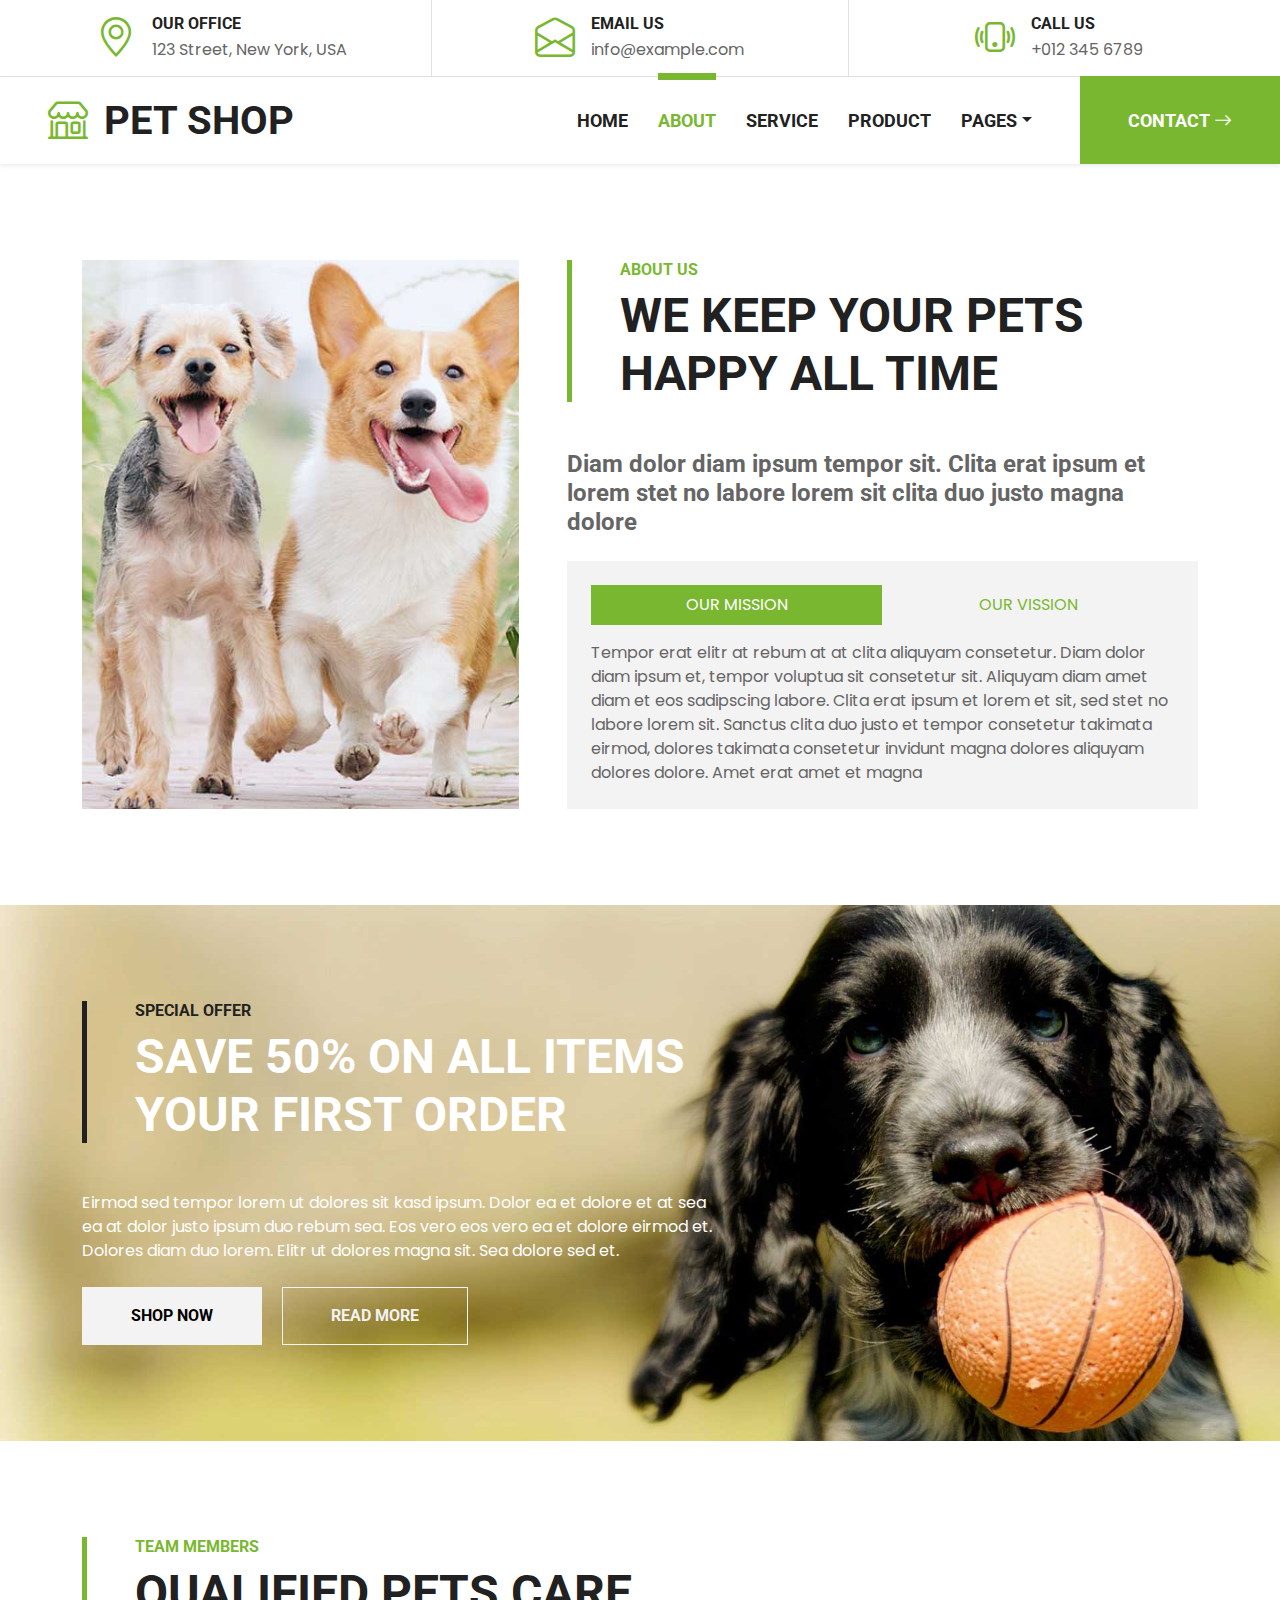
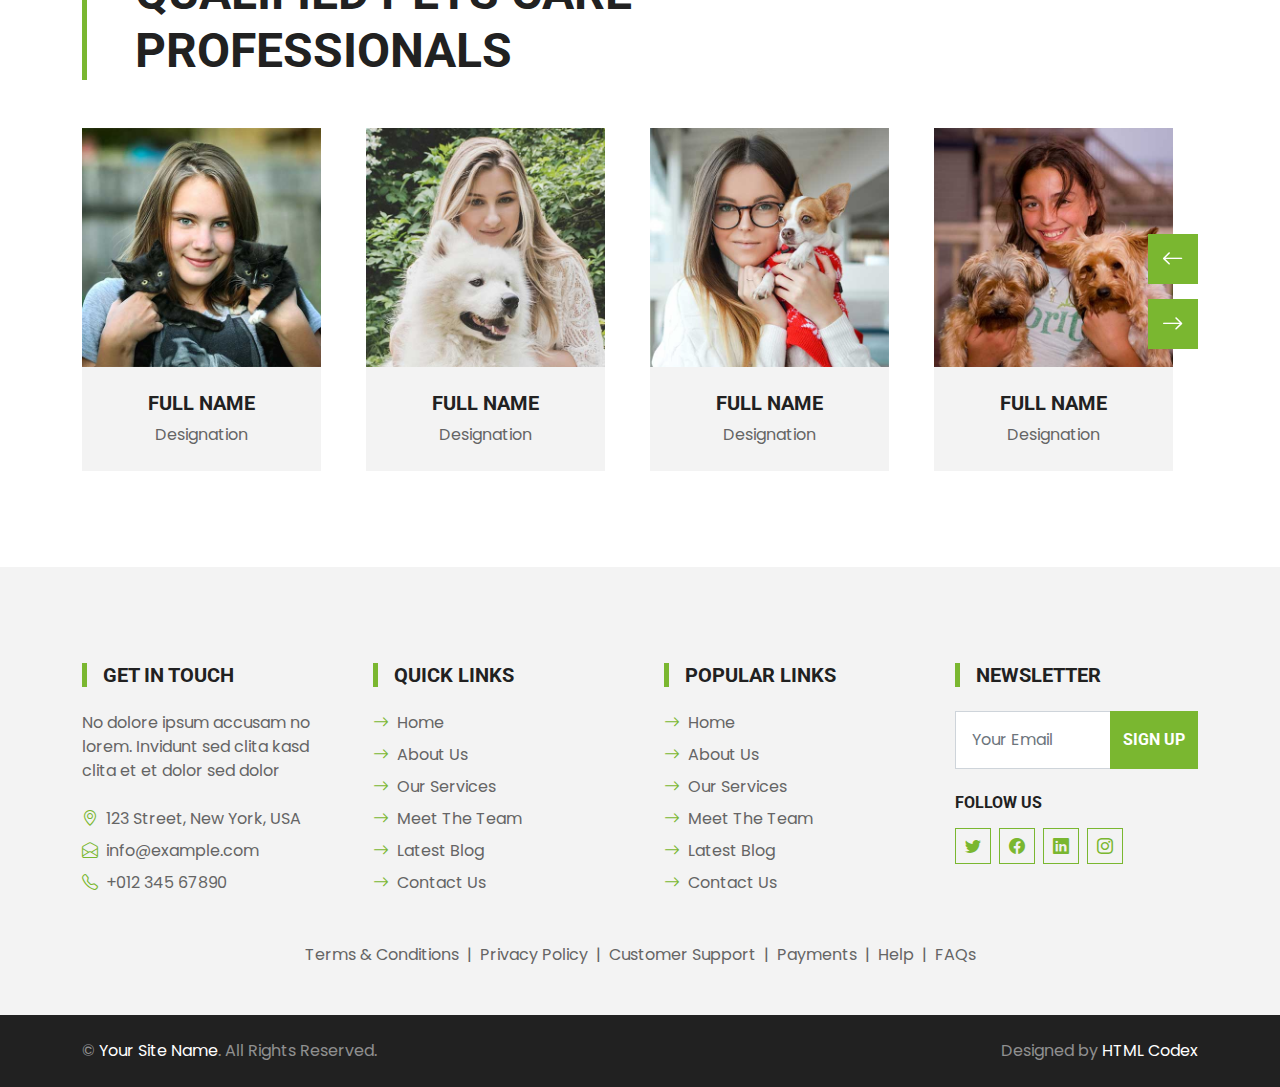
==== about.html @ e46696b2 ":tada: starting ecommerce template" ====
<!DOCTYPE html>
<html lang="en">

<head>
    <meta charset="utf-8">
    <title>PET SHOP - Pet Shop Website Template</title>
    <meta content="width=device-width, initial-scale=1.0" name="viewport">
    <meta content="Free HTML Templates" name="keywords">
    <meta content="Free HTML Templates" name="description">

    <!-- Favicon -->
    <link href="img/favicon.ico" rel="icon">

    <!-- Google Web Fonts -->
    <link rel="preconnect" href="https://fonts.gstatic.com">
    <link href="https://fonts.googleapis.com/css2?family=Poppins&family=Roboto:wght@700&display=swap" rel="stylesheet">  

    <!-- Icon Font Stylesheet -->
    <link href="https://cdn.jsdelivr.net/npm/bootstrap-icons@1.4.1/font/bootstrap-icons.css" rel="stylesheet">
    <link href="lib/flaticon/font/flaticon.css" rel="stylesheet">

    <!-- Libraries Stylesheet -->
    <link href="lib/owlcarousel/assets/owl.carousel.min.css" rel="stylesheet">

    <!-- Customized Bootstrap Stylesheet -->
    <link href="css/bootstrap.min.css" rel="stylesheet">

    <!-- Template Stylesheet -->
    <link href="css/style.css" rel="stylesheet">
</head>

<body>
    <!-- Topbar Start -->
    <div class="container-fluid border-bottom d-none d-lg-block">
        <div class="row gx-0">
            <div class="col-lg-4 text-center py-2">
                <div class="d-inline-flex align-items-center">
                    <i class="bi bi-geo-alt fs-1 text-primary me-3"></i>
                    <div class="text-start">
                        <h6 class="text-uppercase mb-1">Our Office</h6>
                        <span>123 Street, New York, USA</span>
                    </div>
                </div>
            </div>
            <div class="col-lg-4 text-center border-start border-end py-2">
                <div class="d-inline-flex align-items-center">
                    <i class="bi bi-envelope-open fs-1 text-primary me-3"></i>
                    <div class="text-start">
                        <h6 class="text-uppercase mb-1">Email Us</h6>
                        <span>info@example.com</span>
                    </div>
                </div>
            </div>
            <div class="col-lg-4 text-center py-2">
                <div class="d-inline-flex align-items-center">
                    <i class="bi bi-phone-vibrate fs-1 text-primary me-3"></i>
                    <div class="text-start">
                        <h6 class="text-uppercase mb-1">Call Us</h6>
                        <span>+012 345 6789</span>
                    </div>
                </div>
            </div>
        </div>
    </div>
    <!-- Topbar End -->


    <!-- Navbar Start -->
    <nav class="navbar navbar-expand-lg bg-white navbar-light shadow-sm py-3 py-lg-0 px-3 px-lg-0 mb-5">
        <a href="index.html" class="navbar-brand ms-lg-5">
            <h1 class="m-0 text-uppercase text-dark"><i class="bi bi-shop fs-1 text-primary me-3"></i>Pet Shop</h1>
        </a>
        <button class="navbar-toggler" type="button" data-bs-toggle="collapse" data-bs-target="#navbarCollapse">
            <span class="navbar-toggler-icon"></span>
        </button>
        <div class="collapse navbar-collapse" id="navbarCollapse">
            <div class="navbar-nav ms-auto py-0">
                <a href="index.html" class="nav-item nav-link">Home</a>
                <a href="about.html" class="nav-item nav-link active">About</a>
                <a href="service.html" class="nav-item nav-link">Service</a>
                <a href="product.html" class="nav-item nav-link">Product</a>
                <div class="nav-item dropdown">
                    <a href="#" class="nav-link dropdown-toggle" data-bs-toggle="dropdown">Pages</a>
                    <div class="dropdown-menu m-0">
                        <a href="price.html" class="dropdown-item">Pricing Plan</a>
                        <a href="team.html" class="dropdown-item">The Team</a>
                        <a href="testimonial.html" class="dropdown-item">Testimonial</a>
                        <a href="blog.html" class="dropdown-item">Blog Grid</a>
                        <a href="detail.html" class="dropdown-item">Blog Detail</a>
                    </div>
                </div>
                <a href="contact.html" class="nav-item nav-link nav-contact bg-primary text-white px-5 ms-lg-5">Contact <i class="bi bi-arrow-right"></i></a>
            </div>
        </div>
    </nav>
    <!-- Navbar End -->


    <!-- About Start -->
    <div class="container-fluid py-5">
        <div class="container">
            <div class="row gx-5">
                <div class="col-lg-5 mb-5 mb-lg-0" style="min-height: 500px;">
                    <div class="position-relative h-100">
                        <img class="position-absolute w-100 h-100 rounded" src="img/about.jpg" style="object-fit: cover;">
                    </div>
                </div>
                <div class="col-lg-7">
                    <div class="border-start border-5 border-primary ps-5 mb-5">
                        <h6 class="text-primary text-uppercase">About Us</h6>
                        <h1 class="display-5 text-uppercase mb-0">We Keep Your Pets Happy All Time</h1>
                    </div>
                    <h4 class="text-body mb-4">Diam dolor diam ipsum tempor sit. Clita erat ipsum et lorem stet no labore lorem sit clita duo justo magna dolore</h4>
                    <div class="bg-light p-4">
                        <ul class="nav nav-pills justify-content-between mb-3" id="pills-tab" role="tablist">
                            <li class="nav-item w-50" role="presentation">
                                <button class="nav-link text-uppercase w-100 active" id="pills-1-tab" data-bs-toggle="pill"
                                    data-bs-target="#pills-1" type="button" role="tab" aria-controls="pills-1"
                                    aria-selected="true">Our Mission</button>
                            </li>
                            <li class="nav-item w-50" role="presentation">
                                <button class="nav-link text-uppercase w-100" id="pills-2-tab" data-bs-toggle="pill"
                                    data-bs-target="#pills-2" type="button" role="tab" aria-controls="pills-2"
                                    aria-selected="false">Our Vission</button>
                            </li>
                        </ul>
                        <div class="tab-content" id="pills-tabContent">
                            <div class="tab-pane fade show active" id="pills-1" role="tabpanel" aria-labelledby="pills-1-tab">
                                <p class="mb-0">Tempor erat elitr at rebum at at clita aliquyam consetetur. Diam dolor diam ipsum et, tempor voluptua sit consetetur sit. Aliquyam diam amet diam et eos sadipscing labore. Clita erat ipsum et lorem et sit, sed stet no labore lorem sit. Sanctus clita duo justo et tempor consetetur takimata eirmod, dolores takimata consetetur invidunt magna dolores aliquyam dolores dolore. Amet erat amet et magna</p>
                            </div>
                            <div class="tab-pane fade" id="pills-2" role="tabpanel" aria-labelledby="pills-2-tab">
                                <p class="mb-0">Tempor erat elitr at rebum at at clita aliquyam consetetur. Diam dolor diam ipsum et, tempor voluptua sit consetetur sit. Aliquyam diam amet diam et eos sadipscing labore. Clita erat ipsum et lorem et sit, sed stet no labore lorem sit. Sanctus clita duo justo et tempor consetetur takimata eirmod, dolores takimata consetetur invidunt magna dolores aliquyam dolores dolore. Amet erat amet et magna</p>
                            </div>
                        </div>
                    </div>
                </div>
            </div>
        </div>
    </div>
    <!-- About End -->


    <!-- Offer Start -->
    <div class="container-fluid bg-offer my-5 py-5">
        <div class="container py-5">
            <div class="row gx-5 justify-content-start">
                <div class="col-lg-7">
                    <div class="border-start border-5 border-dark ps-5 mb-5">
                        <h6 class="text-dark text-uppercase">Special Offer</h6>
                        <h1 class="display-5 text-uppercase text-white mb-0">Save 50% on all items your first order</h1>
                    </div>
                    <p class="text-white mb-4">Eirmod sed tempor lorem ut dolores sit kasd ipsum. Dolor ea et dolore et at sea ea at dolor justo ipsum duo rebum sea. Eos vero eos vero ea et dolore eirmod et. Dolores diam duo lorem. Elitr ut dolores magna sit. Sea dolore sed et.</p>
                    <a href="" class="btn btn-light py-md-3 px-md-5 me-3">Shop Now</a>
                    <a href="" class="btn btn-outline-light py-md-3 px-md-5">Read More</a>
                </div>
            </div>
        </div>
    </div>
    <!-- Offer End -->


    <!-- Team Start -->
    <div class="container-fluid py-5">
        <div class="container">
            <div class="border-start border-5 border-primary ps-5 mb-5" style="max-width: 600px;">
                <h6 class="text-primary text-uppercase">Team Members</h6>
                <h1 class="display-5 text-uppercase mb-0">Qualified Pets Care Professionals</h1>
            </div>
            <div class="owl-carousel team-carousel position-relative" style="padding-right: 25px;">
                <div class="team-item">
                    <div class="position-relative overflow-hidden">
                        <img class="img-fluid w-100" src="img/team-1.jpg" alt="">
                        <div class="team-overlay">
                            <div class="d-flex align-items-center justify-content-start">
                                <a class="btn btn-light btn-square mx-1" href="#"><i class="bi bi-twitter"></i></a>
                                <a class="btn btn-light btn-square mx-1" href="#"><i class="bi bi-facebook"></i></a>
                                <a class="btn btn-light btn-square mx-1" href="#"><i class="bi bi-linkedin"></i></a>
                            </div>
                        </div>
                    </div>
                    <div class="bg-light text-center p-4">
                        <h5 class="text-uppercase">Full Name</h5>
                        <p class="m-0">Designation</p>
                    </div>
                </div>
                <div class="team-item">
                    <div class="position-relative overflow-hidden">
                        <img class="img-fluid w-100" src="img/team-2.jpg" alt="">
                        <div class="team-overlay">
                            <div class="d-flex align-items-center justify-content-start">
                                <a class="btn btn-light btn-square mx-1" href="#"><i class="bi bi-twitter"></i></a>
                                <a class="btn btn-light btn-square mx-1" href="#"><i class="bi bi-facebook"></i></a>
                                <a class="btn btn-light btn-square mx-1" href="#"><i class="bi bi-linkedin"></i></a>
                            </div>
                        </div>
                    </div>
                    <div class="bg-light text-center p-4">
                        <h5 class="text-uppercase">Full Name</h5>
                        <p class="m-0">Designation</p>
                    </div>
                </div>
                <div class="team-item">
                    <div class="position-relative overflow-hidden">
                        <img class="img-fluid w-100" src="img/team-3.jpg" alt="">
                        <div class="team-overlay">
                            <div class="d-flex align-items-center justify-content-start">
                                <a class="btn btn-light btn-square mx-1" href="#"><i class="bi bi-twitter"></i></a>
                                <a class="btn btn-light btn-square mx-1" href="#"><i class="bi bi-facebook"></i></a>
                                <a class="btn btn-light btn-square mx-1" href="#"><i class="bi bi-linkedin"></i></a>
                            </div>
                        </div>
                    </div>
                    <div class="bg-light text-center p-4">
                        <h5 class="text-uppercase">Full Name</h5>
                        <p class="m-0">Designation</p>
                    </div>
                </div>
                <div class="team-item">
                    <div class="position-relative overflow-hidden">
                        <img class="img-fluid w-100" src="img/team-4.jpg" alt="">
                        <div class="team-overlay">
                            <div class="d-flex align-items-center justify-content-start">
                                <a class="btn btn-light btn-square mx-1" href="#"><i class="bi bi-twitter"></i></a>
                                <a class="btn btn-light btn-square mx-1" href="#"><i class="bi bi-facebook"></i></a>
                                <a class="btn btn-light btn-square mx-1" href="#"><i class="bi bi-linkedin"></i></a>
                            </div>
                        </div>
                    </div>
                    <div class="bg-light text-center p-4">
                        <h5 class="text-uppercase">Full Name</h5>
                        <p class="m-0">Designation</p>
                    </div>
                </div>
                <div class="team-item">
                    <div class="position-relative overflow-hidden">
                        <img class="img-fluid w-100" src="img/team-5.jpg" alt="">
                        <div class="team-overlay">
                            <div class="d-flex align-items-center justify-content-start">
                                <a class="btn btn-light btn-square mx-1" href="#"><i class="bi bi-twitter"></i></a>
                                <a class="btn btn-light btn-square mx-1" href="#"><i class="bi bi-facebook"></i></a>
                                <a class="btn btn-light btn-square mx-1" href="#"><i class="bi bi-linkedin"></i></a>
                            </div>
                        </div>
                    </div>
                    <div class="bg-light text-center p-4">
                        <h5 class="text-uppercase">Full Name</h5>
                        <p class="m-0">Designation</p>
                    </div>
                </div>
            </div>
        </div>
    </div>
    <!-- Team End -->


    <!-- Footer Start -->
    <div class="container-fluid bg-light mt-5 py-5">
        <div class="container pt-5">
            <div class="row g-5">
                <div class="col-lg-3 col-md-6">
                    <h5 class="text-uppercase border-start border-5 border-primary ps-3 mb-4">Get In Touch</h5>
                    <p class="mb-4">No dolore ipsum accusam no lorem. Invidunt sed clita kasd clita et et dolor sed dolor</p>
                    <p class="mb-2"><i class="bi bi-geo-alt text-primary me-2"></i>123 Street, New York, USA</p>
                    <p class="mb-2"><i class="bi bi-envelope-open text-primary me-2"></i>info@example.com</p>
                    <p class="mb-0"><i class="bi bi-telephone text-primary me-2"></i>+012 345 67890</p>
                </div>
                <div class="col-lg-3 col-md-6">
                    <h5 class="text-uppercase border-start border-5 border-primary ps-3 mb-4">Quick Links</h5>
                    <div class="d-flex flex-column justify-content-start">
                        <a class="text-body mb-2" href="#"><i class="bi bi-arrow-right text-primary me-2"></i>Home</a>
                        <a class="text-body mb-2" href="#"><i class="bi bi-arrow-right text-primary me-2"></i>About Us</a>
                        <a class="text-body mb-2" href="#"><i class="bi bi-arrow-right text-primary me-2"></i>Our Services</a>
                        <a class="text-body mb-2" href="#"><i class="bi bi-arrow-right text-primary me-2"></i>Meet The Team</a>
                        <a class="text-body mb-2" href="#"><i class="bi bi-arrow-right text-primary me-2"></i>Latest Blog</a>
                        <a class="text-body" href="#"><i class="bi bi-arrow-right text-primary me-2"></i>Contact Us</a>
                    </div>
                </div>
                <div class="col-lg-3 col-md-6">
                    <h5 class="text-uppercase border-start border-5 border-primary ps-3 mb-4">Popular Links</h5>
                    <div class="d-flex flex-column justify-content-start">
                        <a class="text-body mb-2" href="#"><i class="bi bi-arrow-right text-primary me-2"></i>Home</a>
                        <a class="text-body mb-2" href="#"><i class="bi bi-arrow-right text-primary me-2"></i>About Us</a>
                        <a class="text-body mb-2" href="#"><i class="bi bi-arrow-right text-primary me-2"></i>Our Services</a>
                        <a class="text-body mb-2" href="#"><i class="bi bi-arrow-right text-primary me-2"></i>Meet The Team</a>
                        <a class="text-body mb-2" href="#"><i class="bi bi-arrow-right text-primary me-2"></i>Latest Blog</a>
                        <a class="text-body" href="#"><i class="bi bi-arrow-right text-primary me-2"></i>Contact Us</a>
                    </div>
                </div>
                <div class="col-lg-3 col-md-6">
                    <h5 class="text-uppercase border-start border-5 border-primary ps-3 mb-4">Newsletter</h5>
                    <form action="">
                        <div class="input-group">
                            <input type="text" class="form-control p-3" placeholder="Your Email">
                            <button class="btn btn-primary">Sign Up</button>
                        </div>
                    </form>
                    <h6 class="text-uppercase mt-4 mb-3">Follow Us</h6>
                    <div class="d-flex">
                        <a class="btn btn-outline-primary btn-square me-2" href="#"><i class="bi bi-twitter"></i></a>
                        <a class="btn btn-outline-primary btn-square me-2" href="#"><i class="bi bi-facebook"></i></a>
                        <a class="btn btn-outline-primary btn-square me-2" href="#"><i class="bi bi-linkedin"></i></a>
                        <a class="btn btn-outline-primary btn-square" href="#"><i class="bi bi-instagram"></i></a>
                    </div>
                </div>
                <div class="col-12 text-center text-body">
                    <a class="text-body" href="">Terms & Conditions</a>
                    <span class="mx-1">|</span>
                    <a class="text-body" href="">Privacy Policy</a>
                    <span class="mx-1">|</span>
                    <a class="text-body" href="">Customer Support</a>
                    <span class="mx-1">|</span>
                    <a class="text-body" href="">Payments</a>
                    <span class="mx-1">|</span>
                    <a class="text-body" href="">Help</a>
                    <span class="mx-1">|</span>
                    <a class="text-body" href="">FAQs</a>
                </div>
            </div>
        </div>
    </div>
    <div class="container-fluid bg-dark text-white-50 py-4">
        <div class="container">
            <div class="row g-5">
                <div class="col-md-6 text-center text-md-start">
                    <p class="mb-md-0">&copy; <a class="text-white" href="#">Your Site Name</a>. All Rights Reserved.</p>
                </div>
                <div class="col-md-6 text-center text-md-end">
                    <p class="mb-0">Designed by <a class="text-white" href="https://htmlcodex.com">HTML Codex</a></p>
                </div>
            </div>
        </div>
    </div>
    <!-- Footer End -->


    <!-- Back to Top -->
    <a href="#" class="btn btn-primary py-3 fs-4 back-to-top"><i class="bi bi-arrow-up"></i></a>


    <!-- JavaScript Libraries -->
    <script src="https://code.jquery.com/jquery-3.4.1.min.js"></script>
    <script src="https://cdn.jsdelivr.net/npm/bootstrap@5.0.0/dist/js/bootstrap.bundle.min.js"></script>
    <script src="lib/easing/easing.min.js"></script>
    <script src="lib/waypoints/waypoints.min.js"></script>
    <script src="lib/owlcarousel/owl.carousel.min.js"></script>

    <!-- Template Javascript -->
    <script src="js/main.js"></script>
</body>

</html>
---- lib/flaticon/font/flaticon.css ----
/*
  	Flaticon icon font: Flaticon
  	Creation date: 06/11/2020 05:08
  	*/

@font-face {
  font-family: "Flaticon";
  src: url("./Flaticon.eot");
  src: url("./Flaticon.eot?#iefix") format("embedded-opentype"),
       url("./Flaticon.woff2") format("woff2"),
       url("./Flaticon.woff") format("woff"),
       url("./Flaticon.ttf") format("truetype"),
       url("./Flaticon.svg#Flaticon") format("svg");
  font-weight: normal;
  font-style: normal;
}

@media screen and (-webkit-min-device-pixel-ratio:0) {
  @font-face {
    font-family: "Flaticon";
    src: url("./Flaticon.svg#Flaticon") format("svg");
  }
}

[class^="flaticon-"]:before, [class*=" flaticon-"]:before,
[class^="flaticon-"]:after, [class*=" flaticon-"]:after {   
  font-family: Flaticon;
        font-size: 20px;
font-style: normal;
margin-left: 20px;
}

.flaticon-house:before { content: "\f100"; }
.flaticon-grooming:before { content: "\f101"; }
.flaticon-food:before { content: "\f102"; }
.flaticon-care:before { content: "\f103"; }
.flaticon-vaccine:before { content: "\f104"; }
.flaticon-doctor:before { content: "\f105"; }
.flaticon-cat:before { content: "\f106"; }
.flaticon-dog:before { content: "\f107"; }
.flaticon-fountain:before { content: "\f108"; }
.flaticon-toy:before { content: "\f109"; }
---- css/style.css ----
/********** Template CSS **********/
:root {
    --primary: #7AB730;
    --secondary: #FFD33C;
    --light: #F3F3F3;
    --dark: #212121;
}

[class^=flaticon-]:before,
[class*=" flaticon-"]:before,
[class^=flaticon-]:after,
[class*=" flaticon-"]:after {
    font-size: inherit;
    margin-left: 0;
}

.btn {
    font-family: 'Roboto', sans-serif;
    text-transform: uppercase;
    font-weight: 700;
    transition: .5s;
}

.btn-primary {
    color: #FFFFFF;
}

.btn-square {
    width: 36px;
    height: 36px;
}

.btn-sm-square {
    width: 28px;
    height: 28px;
}

.btn-lg-square {
    width: 46px;
    height: 46px;
}

.btn-square,
.btn-sm-square,
.btn-lg-square {
    padding-left: 0;
    padding-right: 0;
    text-align: center;
}

.back-to-top {
    position: fixed;
    display: none;
    right: 30px;
    bottom: 0;
    border-radius: 0;
    z-index: 99;
}

.navbar-light .navbar-nav .nav-link {
    font-family: 'Roboto', sans-serif;
    position: relative;
    margin-left: 30px;
    padding: 30px 0;
    font-size: 18px;
    font-weight: 700;
    text-transform: uppercase;
    color: var(--dark);
    outline: none;
    transition: .5s;
}

.sticky-top.navbar-light .navbar-nav .nav-link {
    padding: 20px 0;
}

.navbar-light .navbar-nav .nav-link:hover,
.navbar-light .navbar-nav .nav-link.active {
    color: var(--primary);
}

@media (min-width: 992px) {
    .navbar-light .navbar-nav .nav-link::before {
        position: absolute;
        content: "";
        width: 0;
        height: 7px;
        top: -4px;
        left: 50%;
        background: var(--primary);
        transition: .5s;
    }

    .navbar-light .navbar-nav .nav-link:hover::before,
    .navbar-light .navbar-nav .nav-link.active::before {
        width: 100%;
        left: 0;
    }

    .navbar-light .navbar-nav .nav-link.nav-contact::before {
        width: 100%;
        height: 1px;
        top: -1px;
        left: 0;
    }
}

@media (max-width: 991.98px) {
    .navbar-light .navbar-nav .nav-link  {
        margin-left: 0;
        padding: 10px 0;
    }
}

.hero-header {
    background: url(../img/hero.jpg) top right no-repeat;
    background-size: cover;
}

.btn-play {
    position: relative;
    display: block;
    box-sizing: content-box;
    width: 16px;
    height: 26px;
    border-radius: 100%;
    border: none;
    outline: none !important;
    padding: 18px 20px 20px 28px;
    background: #FFFFFF;
}

.btn-play:before {
    content: "";
    position: absolute;
    z-index: 0;
    left: 50%;
    top: 50%;
    transform: translateX(-50%) translateY(-50%);
    display: block;
    width: 60px;
    height: 60px;
    background: #FFFFFF;
    border-radius: 100%;
    animation: pulse-border 1500ms ease-out infinite;
}

.btn-play:after {
    content: "";
    position: absolute;
    z-index: 1;
    left: 50%;
    top: 50%;
    transform: translateX(-50%) translateY(-50%);
    display: block;
    width: 60px;
    height: 60px;
    background: #FFFFFF;
    border-radius: 100%;
    transition: all 200ms;
}

.btn-play span {
    display: block;
    position: relative;
    z-index: 3;
    width: 0;
    height: 0;
    left: -1px;
    border-left: 16px solid var(--primary);
    border-top: 11px solid transparent;
    border-bottom: 11px solid transparent;
}

@keyframes pulse-border {
    0% {
        transform: translateX(-50%) translateY(-50%) translateZ(0) scale(1);
        opacity: 1;
    }

    100% {
        transform: translateX(-50%) translateY(-50%) translateZ(0) scale(2);
        opacity: 0;
    }
}

#videoModal .modal-dialog {
    position: relative;
    max-width: 800px;
    margin: 60px auto 0 auto;
}

#videoModal .modal-body {
    position: relative;
    padding: 0px;
}

#videoModal .close {
    position: absolute;
    width: 30px;
    height: 30px;
    right: 0px;
    top: -30px;
    z-index: 999;
    font-size: 30px;
    font-weight: normal;
    color: #FFFFFF;
    background: #000000;
    opacity: 1;
}

.service-item a i {
    position: relative;
    padding-left: 20px;
    transition: .3s;
}

.service-item a:hover i {
    padding-left: 50px;
}

.service-item a i::after {
    position: absolute;
    content: "";
    width: 20px;
    height: 2px;
    top: 50%;
    left: 10px;
    margin-top: -1px;
    background: var(--primary);
    transition: .3s;
}

.service-item a:hover i::after {
    width: 50px;
}

.product-item {
    padding: 30px;
}

.product-item .btn-action {
    position: absolute;
    width: 100%;
    bottom: -40px;
    left: 0;
    opacity: 0;
    transition: .5s;
}

.product-item:hover .btn-action {
    bottom: -20px;
    opacity: 1;
}

.product-carousel .owl-nav {
    width: 100%;
    text-align: center;
    display: flex;
    justify-content: center;
}

.product-carousel .owl-nav .owl-prev,
.product-carousel .owl-nav .owl-next{
    position: relative;
    margin: 0 5px;
    width: 55px;
    height: 45px;
    display: flex;
    align-items: center;
    justify-content: center;
    color: #FFFFFF;
    background: var(--primary);
    font-size: 22px;
    transition: .5s;
}

.product-carousel .owl-nav .owl-prev:hover,
.product-carousel .owl-nav .owl-next:hover {
    color: var(--dark);
}

.bg-offer {
    background: url(../img/offer.jpg) top right no-repeat;
    background-size: cover;
}

.price-carousel::after {
    position: absolute;
    content: "";
    width: 100%;
    height: 50%;
    bottom: 0;
    left: 0;
    background: var(--primary);
    border-radius: 8px 8px 50% 50%;
    z-index: -1;
}

.price-carousel .owl-nav {
    margin-top: 35px;
    width: 100%;
    text-align: center;
    display: flex;
    justify-content: center;
}

.price-carousel .owl-nav .owl-prev,
.price-carousel .owl-nav .owl-next{
    position: relative;
    margin: 0 5px;
    width: 45px;
    height: 45px;
    display: flex;
    align-items: center;
    justify-content: center;
    color: var(--primary);
    background: #FFFFFF;
    font-size: 22px;
    border-radius: 45px;
    transition: .5s;
}

.price-carousel .owl-nav .owl-prev:hover,
.price-carousel .owl-nav .owl-next:hover {
    color: var(--dark);
}

.team-carousel .owl-nav {
    position: absolute;
    width: 50px;
    height: 160px;
    top: calc(50% - 80px);
    right: 0;
    z-index: 1;
}

.team-carousel .owl-nav .owl-prev,
.team-carousel .owl-nav .owl-next {
    position: relative;
    width: 50px;
    height: 50px;
    margin: 15px 0;
    display: flex;
    align-items: center;
    justify-content: center;
    color: #FFFFFF;
    background: var(--primary);
    font-size: 22px;
    transition: .5s;
}

.team-carousel .owl-nav .owl-prev:hover,
.team-carousel .owl-nav .owl-next:hover {
    color: var(--dark);
}

.team-item img {
    transition: .5s;
}

.team-item:hover img {
    transform: scale(1.2);
}

.team-item .team-overlay {
    position: absolute;
    top: 45px;
    right: 45px;
    bottom: 45px;
    left: 45px;
    display: flex;
    align-items: center;
    justify-content: center;
    background: rgba(122, 183, 48, .8);
    transition: .5s;
    opacity: 0;
}

.team-item:hover .team-overlay {
    top: 0;
    right: 0;
    bottom: 0;
    left: 0;
    opacity: 1;
}

.bg-testimonial {
    background: url(../img/testimonial.jpg) top left no-repeat;
    background-size: cover;
}

.testimonial-carousel .owl-nav {
    position: absolute;
    width: 100%;
    height: 46px;
    top: calc(50% - 23px);
    left: 0;
    display: flex;
    justify-content: space-between;
    z-index: 1;
}

.testimonial-carousel .owl-nav .owl-prev,
.testimonial-carousel .owl-nav .owl-next {
    position: relative;
    width: 46px;
    height: 46px;
    display: flex;
    align-items: center;
    justify-content: center;
    color: #FFFFFF;
    background: var(--primary);
    font-size: 22px;
    transition: .5s;
}

.testimonial-carousel .owl-nav .owl-prev:hover,
.testimonial-carousel .owl-nav .owl-next:hover {
    color: var(--dark);
}

.testimonial-carousel .owl-item img {
    width: 100px;
    height: 100px;
}

@media (min-width: 576px) {
    .blog-item .row {
        height: 300px;
    }
}

.blog-item a i {
    position: relative;
    padding-left: 20px;
    transition: .3s;
}

.blog-item a:hover i {
    padding-left: 50px;
}

.blog-item a i::after {
    position: absolute;
    content: "";
    width: 20px;
    height: 2px;
    top: 50%;
    left: 10px;
    margin-top: -1px;
    background: var(--primary);
    transition: .3s;
}

.blog-item a:hover i::after {
    width: 50px;
}
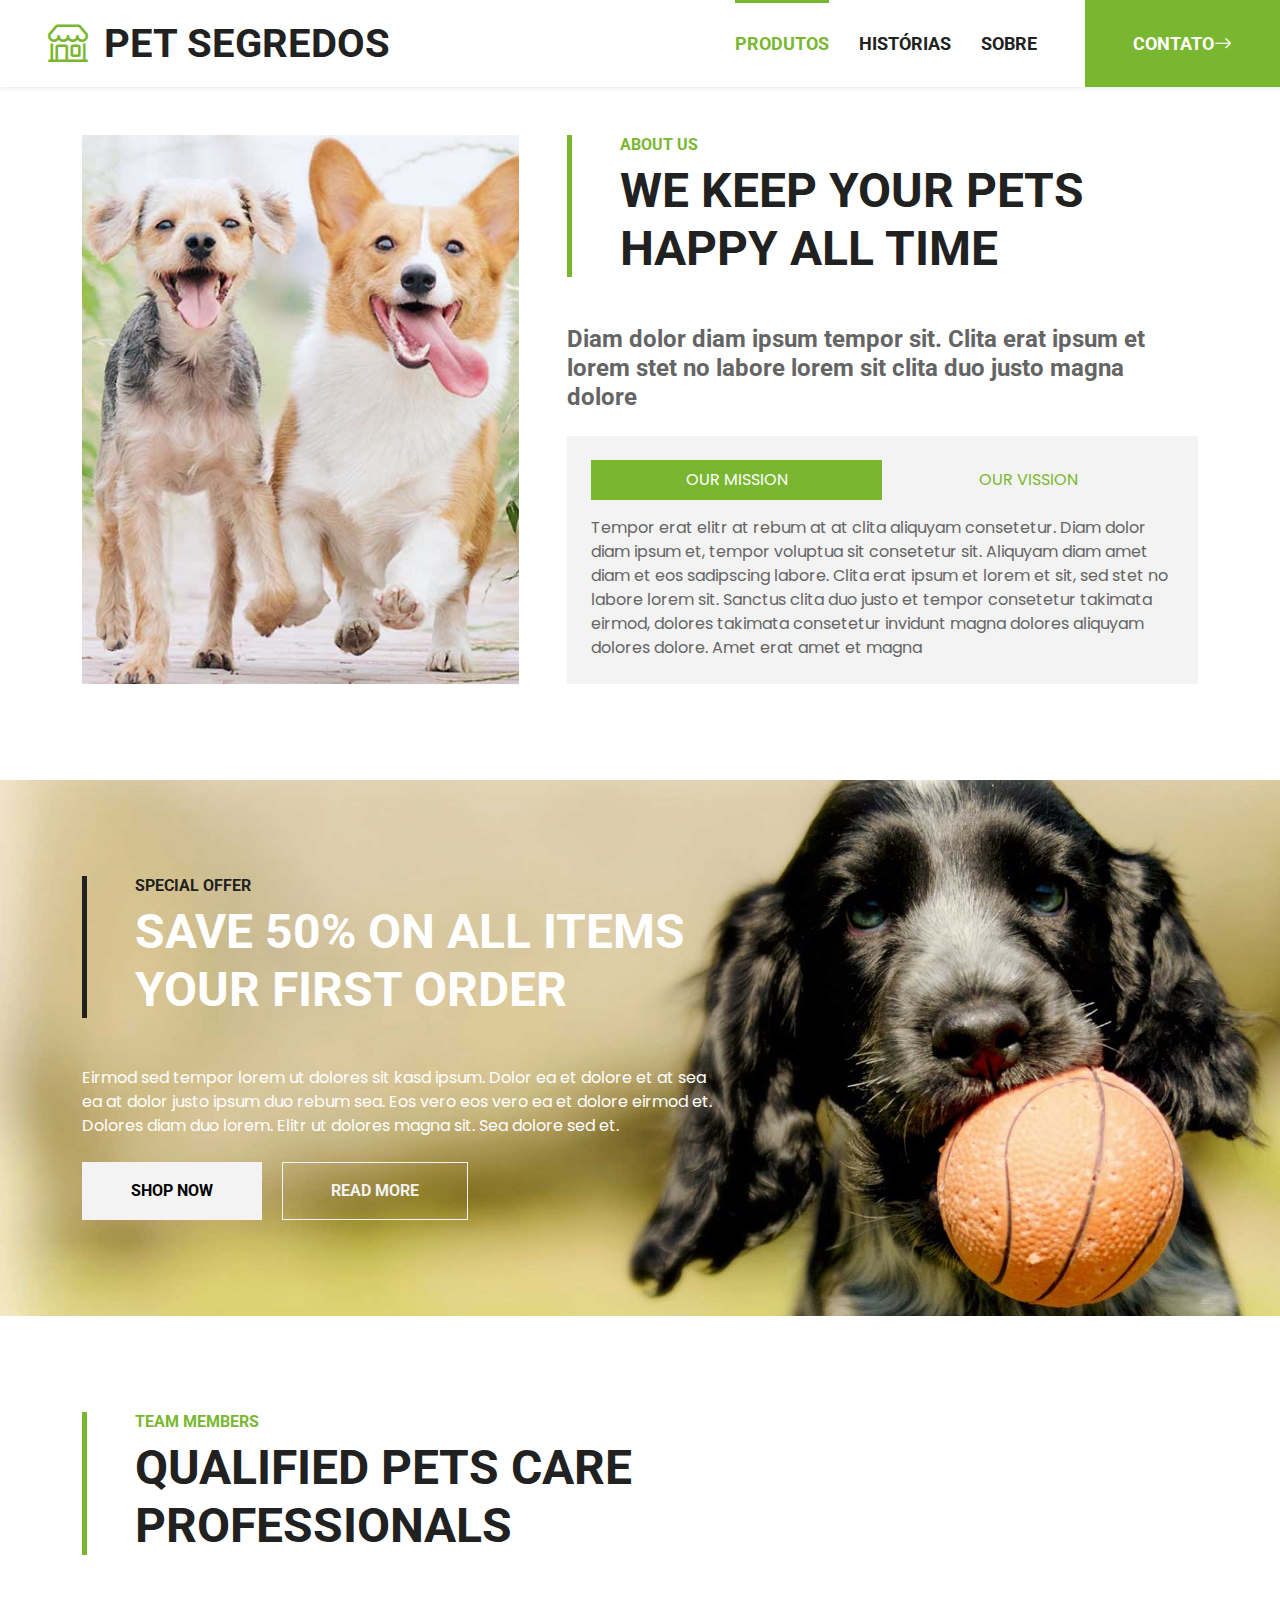
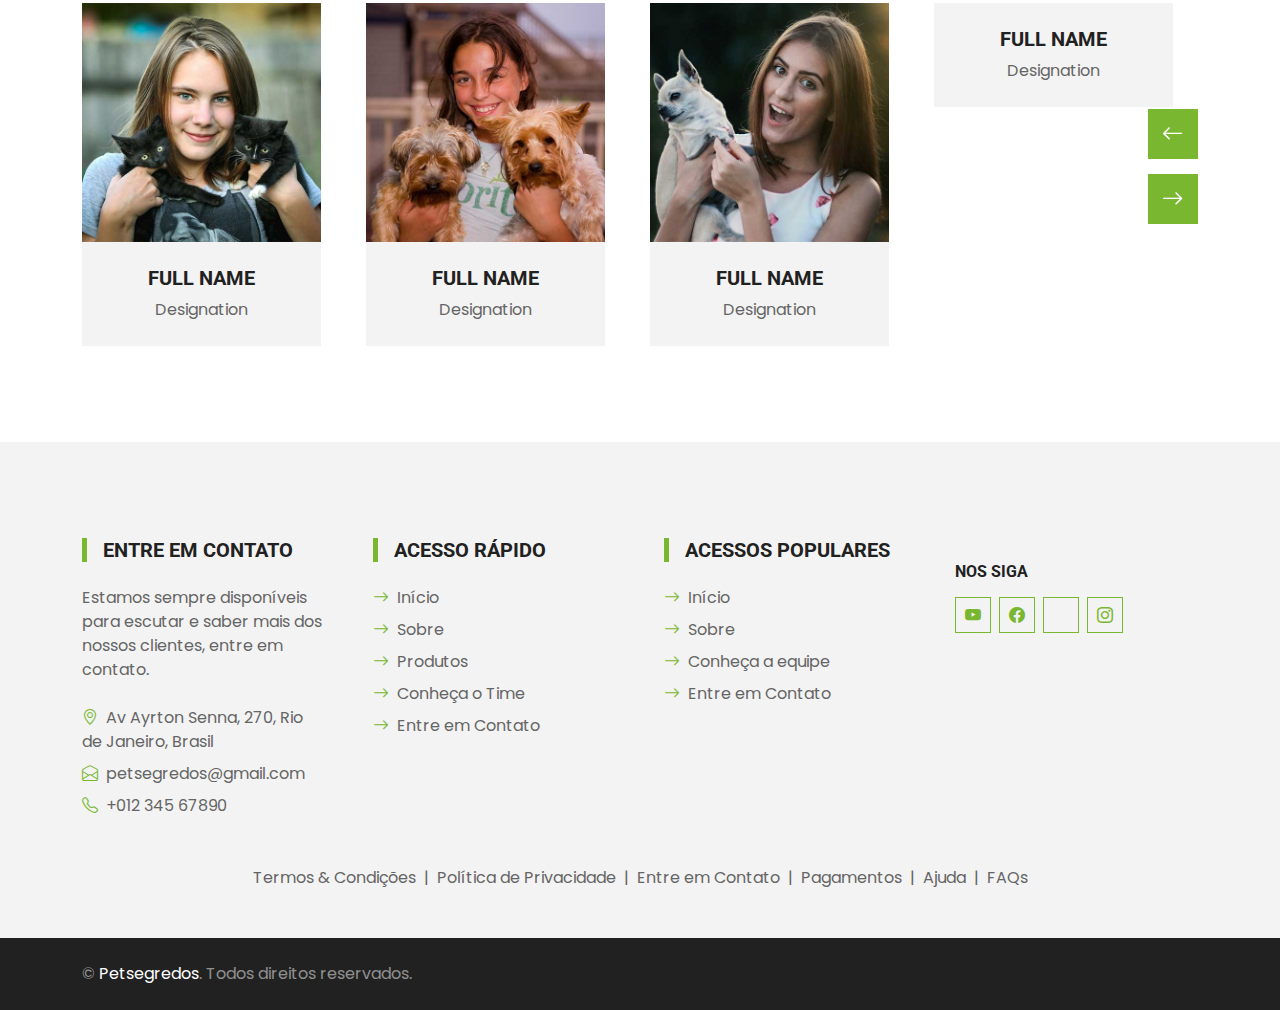
==== commit 6b93f2c0: ":books: tiktok and imgs" ====
--- a/about.html
+++ b/about.html
@@ -1,9 +1,9 @@
 <!DOCTYPE html>
-<html lang="en">
+<html lang="pt">
 
 <head>
     <meta charset="utf-8">
-    <title>PET SHOP - Pet Shop Website Template</title>
+    <title>PET SEGREDOS | Sobre</title>
     <meta content="width=device-width, initial-scale=1.0" name="viewport">
     <meta content="Free HTML Templates" name="keywords">
     <meta content="Free HTML Templates" name="description">
@@ -30,66 +30,20 @@
 </head>
 
 <body>
-    <!-- Topbar Start -->
-    <div class="container-fluid border-bottom d-none d-lg-block">
-        <div class="row gx-0">
-            <div class="col-lg-4 text-center py-2">
-                <div class="d-inline-flex align-items-center">
-                    <i class="bi bi-geo-alt fs-1 text-primary me-3"></i>
-                    <div class="text-start">
-                        <h6 class="text-uppercase mb-1">Our Office</h6>
-                        <span>123 Street, New York, USA</span>
-                    </div>
-                </div>
-            </div>
-            <div class="col-lg-4 text-center border-start border-end py-2">
-                <div class="d-inline-flex align-items-center">
-                    <i class="bi bi-envelope-open fs-1 text-primary me-3"></i>
-                    <div class="text-start">
-                        <h6 class="text-uppercase mb-1">Email Us</h6>
-                        <span>info@example.com</span>
-                    </div>
-                </div>
-            </div>
-            <div class="col-lg-4 text-center py-2">
-                <div class="d-inline-flex align-items-center">
-                    <i class="bi bi-phone-vibrate fs-1 text-primary me-3"></i>
-                    <div class="text-start">
-                        <h6 class="text-uppercase mb-1">Call Us</h6>
-                        <span>+012 345 6789</span>
-                    </div>
-                </div>
-            </div>
-        </div>
-    </div>
-    <!-- Topbar End -->
-
-
     <!-- Navbar Start -->
-    <nav class="navbar navbar-expand-lg bg-white navbar-light shadow-sm py-3 py-lg-0 px-3 px-lg-0 mb-5">
+    <nav class="navbar navbar-expand-lg bg-white navbar-light shadow-sm py-3 py-lg-0 px-3 px-lg-0">
         <a href="index.html" class="navbar-brand ms-lg-5">
-            <h1 class="m-0 text-uppercase text-dark"><i class="bi bi-shop fs-1 text-primary me-3"></i>Pet Shop</h1>
+            <h1 class="m-0 text-uppercase text-dark"><i class="bi bi-shop fs-1 text-primary me-3"></i>Pet Segredos</h1>
         </a>
         <button class="navbar-toggler" type="button" data-bs-toggle="collapse" data-bs-target="#navbarCollapse">
             <span class="navbar-toggler-icon"></span>
         </button>
         <div class="collapse navbar-collapse" id="navbarCollapse">
             <div class="navbar-nav ms-auto py-0">
-                <a href="index.html" class="nav-item nav-link">Home</a>
-                <a href="about.html" class="nav-item nav-link active">About</a>
-                <a href="service.html" class="nav-item nav-link">Service</a>
-                <a href="product.html" class="nav-item nav-link">Product</a>
-                <div class="nav-item dropdown">
-                    <a href="#" class="nav-link dropdown-toggle" data-bs-toggle="dropdown">Pages</a>
-                    <div class="dropdown-menu m-0">
-                        <a href="price.html" class="dropdown-item">Pricing Plan</a>
-                        <a href="team.html" class="dropdown-item">The Team</a>
-                        <a href="testimonial.html" class="dropdown-item">Testimonial</a>
-                        <a href="blog.html" class="dropdown-item">Blog Grid</a>
-                        <a href="detail.html" class="dropdown-item">Blog Detail</a>
-                    </div>
-                </div>
-                <a href="contact.html" class="nav-item nav-link nav-contact bg-primary text-white px-5 ms-lg-5">Contact <i class="bi bi-arrow-right"></i></a>
+                <a href="index.html" class="nav-item nav-link active">Produtos</a>
+                <a href="history.html" class="nav-item nav-link">Histórias</a>
+                <a href="about.html" class="nav-item nav-link">Sobre</a>
+                <a href="contact.html" class="nav-item nav-link nav-contact bg-primary text-white px-5 ms-lg-5">Contato<i class="bi bi-arrow-right"></i></a>
             </div>
         </div>
     </nav>
@@ -253,65 +207,56 @@
     <!-- Team End -->
 
 
+    
     <!-- Footer Start -->
     <div class="container-fluid bg-light mt-5 py-5">
         <div class="container pt-5">
             <div class="row g-5">
                 <div class="col-lg-3 col-md-6">
-                    <h5 class="text-uppercase border-start border-5 border-primary ps-3 mb-4">Get In Touch</h5>
-                    <p class="mb-4">No dolore ipsum accusam no lorem. Invidunt sed clita kasd clita et et dolor sed dolor</p>
-                    <p class="mb-2"><i class="bi bi-geo-alt text-primary me-2"></i>123 Street, New York, USA</p>
-                    <p class="mb-2"><i class="bi bi-envelope-open text-primary me-2"></i>info@example.com</p>
+                    <h5 class="text-uppercase border-start border-5 border-primary ps-3 mb-4">Entre em Contato</h5>
+                    <p class="mb-4">Estamos sempre disponíveis para escutar e saber mais dos nossos clientes, entre em contato.</p>
+                    <p class="mb-2"><i class="bi bi-geo-alt text-primary me-2"></i>Av Ayrton Senna, 270, Rio de Janeiro, Brasil</p>
+                    <p class="mb-2"><i class="bi bi-envelope-open text-primary me-2"></i>petsegredos@gmail.com</p>
                     <p class="mb-0"><i class="bi bi-telephone text-primary me-2"></i>+012 345 67890</p>
                 </div>
                 <div class="col-lg-3 col-md-6">
-                    <h5 class="text-uppercase border-start border-5 border-primary ps-3 mb-4">Quick Links</h5>
+                    <h5 class="text-uppercase border-start border-5 border-primary ps-3 mb-4">Acesso rápido</h5>
                     <div class="d-flex flex-column justify-content-start">
-                        <a class="text-body mb-2" href="#"><i class="bi bi-arrow-right text-primary me-2"></i>Home</a>
-                        <a class="text-body mb-2" href="#"><i class="bi bi-arrow-right text-primary me-2"></i>About Us</a>
-                        <a class="text-body mb-2" href="#"><i class="bi bi-arrow-right text-primary me-2"></i>Our Services</a>
-                        <a class="text-body mb-2" href="#"><i class="bi bi-arrow-right text-primary me-2"></i>Meet The Team</a>
-                        <a class="text-body mb-2" href="#"><i class="bi bi-arrow-right text-primary me-2"></i>Latest Blog</a>
-                        <a class="text-body" href="#"><i class="bi bi-arrow-right text-primary me-2"></i>Contact Us</a>
-                    </div>
-                </div>
-                <div class="col-lg-3 col-md-6">
-                    <h5 class="text-uppercase border-start border-5 border-primary ps-3 mb-4">Popular Links</h5>
+                        <a class="text-body mb-2" href="#"><i class="bi bi-arrow-right text-primary me-2"></i>Início</a>
+                        <a class="text-body mb-2" href="#"><i class="bi bi-arrow-right text-primary me-2"></i>Sobre</a>
+                        <a class="text-body mb-2" href="#"><i class="bi bi-arrow-right text-primary me-2"></i>Produtos</a>
+                        <a class="text-body mb-2" href="#"><i class="bi bi-arrow-right text-primary me-2"></i>Conheça o Time</a>
+                        <a class="text-body" href="#"><i class="bi bi-arrow-right text-primary me-2"></i>Entre em Contato</a>
+                    </div>
+                </div>
+                <div class="col-lg-3 col-md-6">
+                    <h5 class="text-uppercase border-start border-5 border-primary ps-3 mb-4">Acessos Populares</h5>
                     <div class="d-flex flex-column justify-content-start">
-                        <a class="text-body mb-2" href="#"><i class="bi bi-arrow-right text-primary me-2"></i>Home</a>
-                        <a class="text-body mb-2" href="#"><i class="bi bi-arrow-right text-primary me-2"></i>About Us</a>
-                        <a class="text-body mb-2" href="#"><i class="bi bi-arrow-right text-primary me-2"></i>Our Services</a>
-                        <a class="text-body mb-2" href="#"><i class="bi bi-arrow-right text-primary me-2"></i>Meet The Team</a>
-                        <a class="text-body mb-2" href="#"><i class="bi bi-arrow-right text-primary me-2"></i>Latest Blog</a>
-                        <a class="text-body" href="#"><i class="bi bi-arrow-right text-primary me-2"></i>Contact Us</a>
-                    </div>
-                </div>
-                <div class="col-lg-3 col-md-6">
-                    <h5 class="text-uppercase border-start border-5 border-primary ps-3 mb-4">Newsletter</h5>
-                    <form action="">
-                        <div class="input-group">
-                            <input type="text" class="form-control p-3" placeholder="Your Email">
-                            <button class="btn btn-primary">Sign Up</button>
-                        </div>
-                    </form>
-                    <h6 class="text-uppercase mt-4 mb-3">Follow Us</h6>
+                        <a class="text-body mb-2" href="#"><i class="bi bi-arrow-right text-primary me-2"></i>Início</a>
+                        <a class="text-body mb-2" href="#"><i class="bi bi-arrow-right text-primary me-2"></i>Sobre</a>
+                        <a class="text-body mb-2" href="#"><i class="bi bi-arrow-right text-primary me-2"></i>Conheça a equipe</a>
+                        <a class="text-body" href="#"><i class="bi bi-arrow-right text-primary me-2"></i>Entre em Contato</a>
+                    </div>
+                </div>
+                <div class="col-lg-3 col-md-6">
+                    <h6 class="text-uppercase mt-4 mb-3">Nos siga</h6>
                     <div class="d-flex">
-                        <a class="btn btn-outline-primary btn-square me-2" href="#"><i class="bi bi-twitter"></i></a>
+                        <a class="btn btn-outline-primary btn-square me-2" href="#"><i class="bi bi-youtube"></i></a>
                         <a class="btn btn-outline-primary btn-square me-2" href="#"><i class="bi bi-facebook"></i></a>
-                        <a class="btn btn-outline-primary btn-square me-2" href="#"><i class="bi bi-linkedin"></i></a>
+                        <a class="btn btn-outline-primary btn-square me-2" href="#"><i class="fa-brands fa-tiktok"></i></a>
                         <a class="btn btn-outline-primary btn-square" href="#"><i class="bi bi-instagram"></i></a>
                     </div>
                 </div>
                 <div class="col-12 text-center text-body">
-                    <a class="text-body" href="">Terms & Conditions</a>
-                    <span class="mx-1">|</span>
-                    <a class="text-body" href="">Privacy Policy</a>
-                    <span class="mx-1">|</span>
-                    <a class="text-body" href="">Customer Support</a>
-                    <span class="mx-1">|</span>
-                    <a class="text-body" href="">Payments</a>
-                    <span class="mx-1">|</span>
-                    <a class="text-body" href="">Help</a>
+                    <a class="text-body" href="">Termos & Condições</a>
+                    <span class="mx-1">|</span>
+                    <a class="text-body" href="">Política de Privacidade</a>
+                    <span class="mx-1">|</span>
+                    <a class="text-body" href="">Entre em Contato</a>
+                    <span class="mx-1">|</span>
+                    <a class="text-body" href="">Pagamentos</a>
+                    <span class="mx-1">|</span>
+                    <a class="text-body" href="">Ajuda</a>
                     <span class="mx-1">|</span>
                     <a class="text-body" href="">FAQs</a>
                 </div>
@@ -322,10 +267,7 @@
         <div class="container">
             <div class="row g-5">
                 <div class="col-md-6 text-center text-md-start">
-                    <p class="mb-md-0">&copy; <a class="text-white" href="#">Your Site Name</a>. All Rights Reserved.</p>
-                </div>
-                <div class="col-md-6 text-center text-md-end">
-                    <p class="mb-0">Designed by <a class="text-white" href="https://htmlcodex.com">HTML Codex</a></p>
+                    <p class="mb-md-0">&copy; <a class="text-white" href="#">Petsegredos</a>. Todos direitos reservados.</p>
                 </div>
             </div>
         </div>
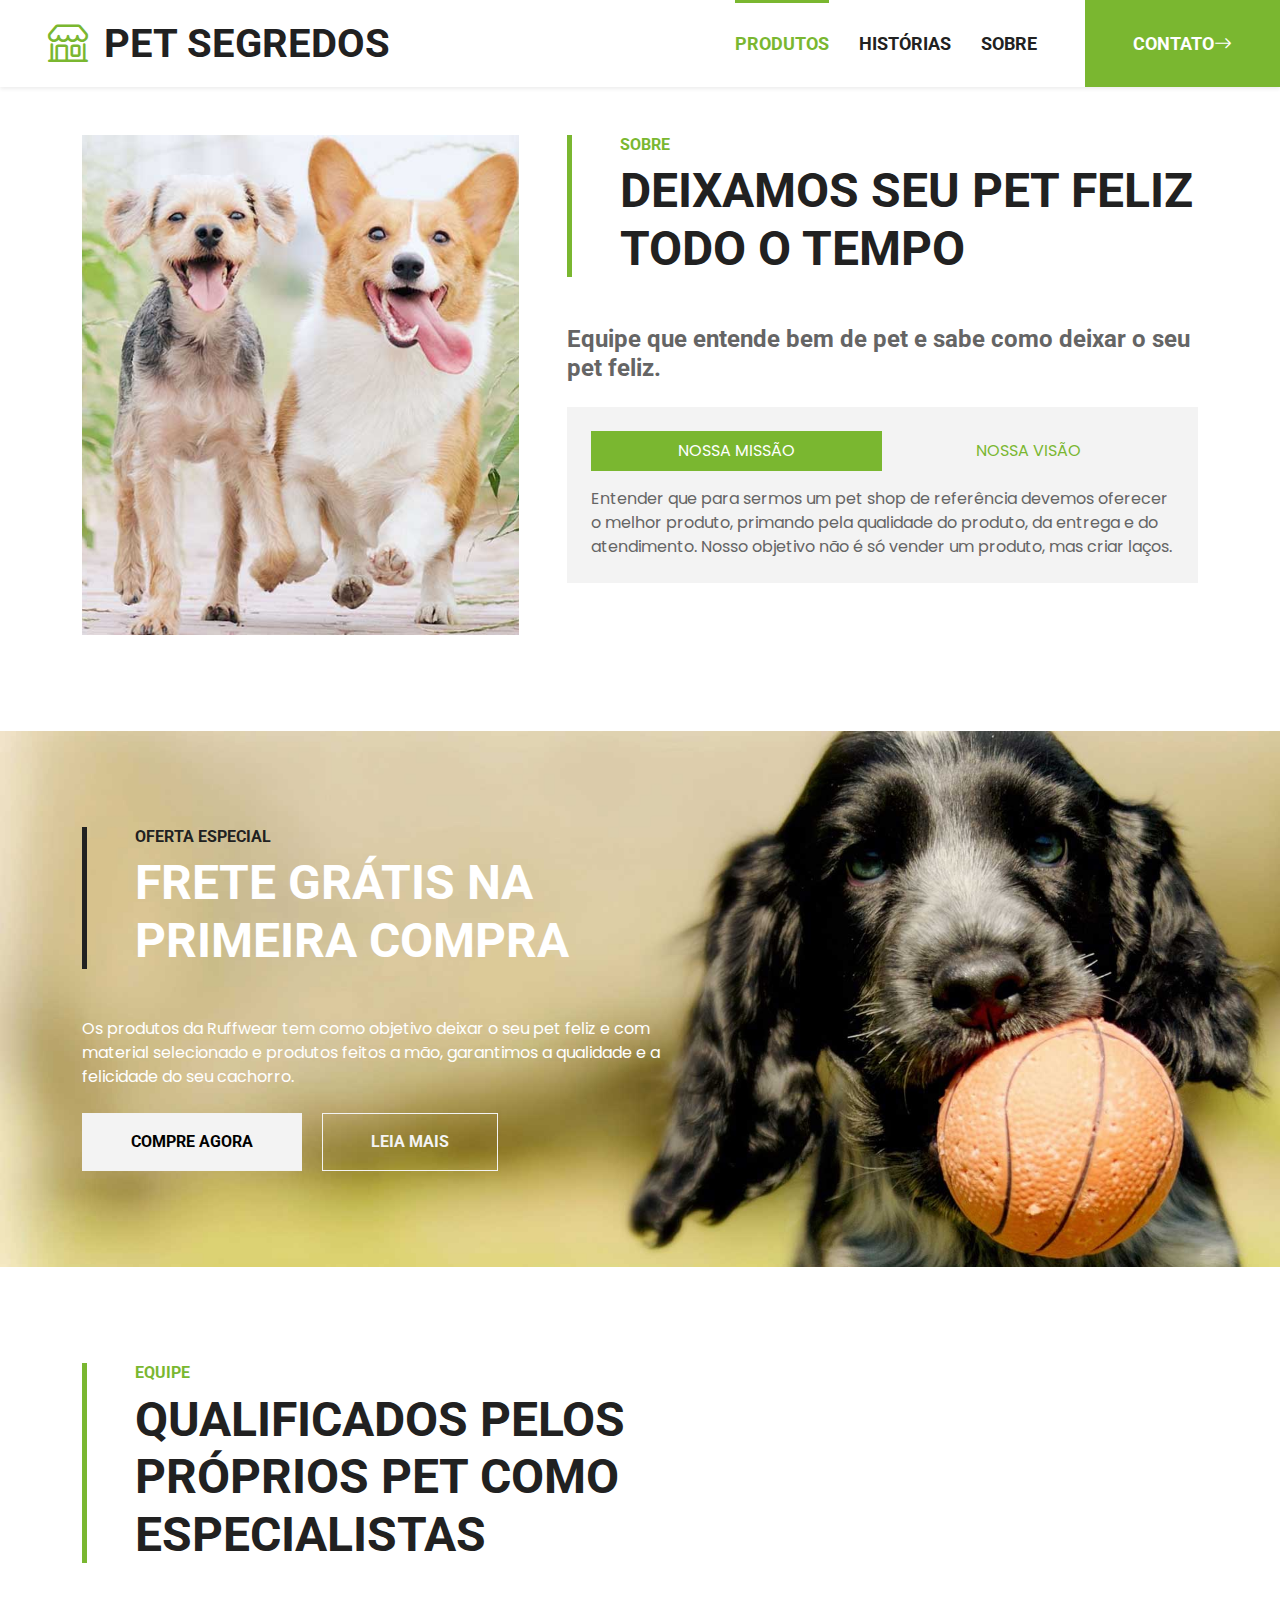
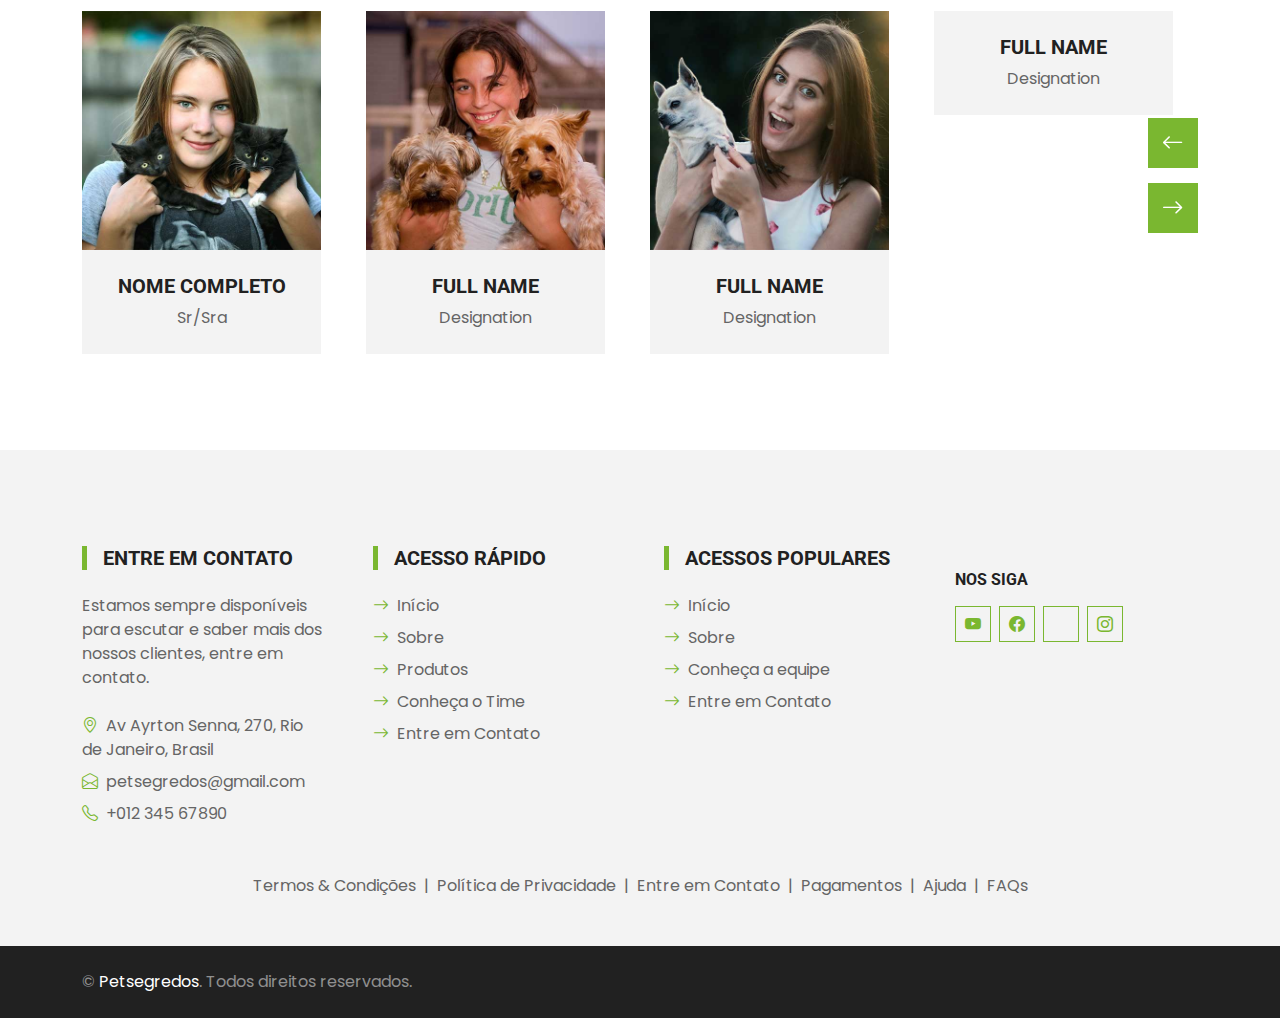
==== commit 2a2b6eb0: ":apple: still translating" ====
--- a/about.html
+++ b/about.html
@@ -61,29 +61,29 @@
                 </div>
                 <div class="col-lg-7">
                     <div class="border-start border-5 border-primary ps-5 mb-5">
-                        <h6 class="text-primary text-uppercase">About Us</h6>
-                        <h1 class="display-5 text-uppercase mb-0">We Keep Your Pets Happy All Time</h1>
-                    </div>
-                    <h4 class="text-body mb-4">Diam dolor diam ipsum tempor sit. Clita erat ipsum et lorem stet no labore lorem sit clita duo justo magna dolore</h4>
+                        <h6 class="text-primary text-uppercase">Sobre</h6>
+                        <h1 class="display-5 text-uppercase mb-0">Deixamos seu pet feliz todo o tempo</h1>
+                    </div>
+                    <h4 class="text-body mb-4">Equipe que entende bem de pet e sabe como deixar o seu pet feliz.</h4>
                     <div class="bg-light p-4">
                         <ul class="nav nav-pills justify-content-between mb-3" id="pills-tab" role="tablist">
                             <li class="nav-item w-50" role="presentation">
                                 <button class="nav-link text-uppercase w-100 active" id="pills-1-tab" data-bs-toggle="pill"
                                     data-bs-target="#pills-1" type="button" role="tab" aria-controls="pills-1"
-                                    aria-selected="true">Our Mission</button>
+                                    aria-selected="true">Nossa Missão</button>
                             </li>
                             <li class="nav-item w-50" role="presentation">
                                 <button class="nav-link text-uppercase w-100" id="pills-2-tab" data-bs-toggle="pill"
                                     data-bs-target="#pills-2" type="button" role="tab" aria-controls="pills-2"
-                                    aria-selected="false">Our Vission</button>
+                                    aria-selected="false">Nossa Visão</button>
                             </li>
                         </ul>
                         <div class="tab-content" id="pills-tabContent">
                             <div class="tab-pane fade show active" id="pills-1" role="tabpanel" aria-labelledby="pills-1-tab">
-                                <p class="mb-0">Tempor erat elitr at rebum at at clita aliquyam consetetur. Diam dolor diam ipsum et, tempor voluptua sit consetetur sit. Aliquyam diam amet diam et eos sadipscing labore. Clita erat ipsum et lorem et sit, sed stet no labore lorem sit. Sanctus clita duo justo et tempor consetetur takimata eirmod, dolores takimata consetetur invidunt magna dolores aliquyam dolores dolore. Amet erat amet et magna</p>
+                                <p class="mb-0">Entender que para sermos um pet shop de referência devemos oferecer o melhor produto, primando pela qualidade do produto, da entrega e do atendimento. Nosso objetivo não é só vender um produto, mas criar laços.</p>
                             </div>
                             <div class="tab-pane fade" id="pills-2" role="tabpanel" aria-labelledby="pills-2-tab">
-                                <p class="mb-0">Tempor erat elitr at rebum at at clita aliquyam consetetur. Diam dolor diam ipsum et, tempor voluptua sit consetetur sit. Aliquyam diam amet diam et eos sadipscing labore. Clita erat ipsum et lorem et sit, sed stet no labore lorem sit. Sanctus clita duo justo et tempor consetetur takimata eirmod, dolores takimata consetetur invidunt magna dolores aliquyam dolores dolore. Amet erat amet et magna</p>
+                                <p class="mb-0">Sermos a marca número 1 em produtos para pet de todos os tamanhos tendo como prioridade a qualidade dos produtos. A Pet Segredos está associado com a Ruffwear para trazer ao Brasil o que existe de melhor e mais premiado no mercado internacional.</p>
                             </div>
                         </div>
                     </div>
@@ -100,25 +100,24 @@
             <div class="row gx-5 justify-content-start">
                 <div class="col-lg-7">
                     <div class="border-start border-5 border-dark ps-5 mb-5">
-                        <h6 class="text-dark text-uppercase">Special Offer</h6>
-                        <h1 class="display-5 text-uppercase text-white mb-0">Save 50% on all items your first order</h1>
-                    </div>
-                    <p class="text-white mb-4">Eirmod sed tempor lorem ut dolores sit kasd ipsum. Dolor ea et dolore et at sea ea at dolor justo ipsum duo rebum sea. Eos vero eos vero ea et dolore eirmod et. Dolores diam duo lorem. Elitr ut dolores magna sit. Sea dolore sed et.</p>
-                    <a href="" class="btn btn-light py-md-3 px-md-5 me-3">Shop Now</a>
-                    <a href="" class="btn btn-outline-light py-md-3 px-md-5">Read More</a>
+                        <h6 class="text-dark text-uppercase">Oferta Especial</h6>
+                        <h1 class="display-5 text-uppercase text-white mb-0">Frete grátis na primeira compra</h1>
+                    </div>
+                    <p class="text-white mb-4">Os produtos da Ruffwear tem como objetivo deixar o seu pet feliz e com material selecionado e produtos feitos a mão, garantimos a qualidade e a felicidade do seu cachorro.</p>
+                    <a href="" class="btn btn-light py-md-3 px-md-5 me-3">Compre Agora</a>
+                    <a href="" class="btn btn-outline-light py-md-3 px-md-5">Leia Mais</a>
                 </div>
             </div>
         </div>
     </div>
     <!-- Offer End -->
-
 
     <!-- Team Start -->
     <div class="container-fluid py-5">
         <div class="container">
             <div class="border-start border-5 border-primary ps-5 mb-5" style="max-width: 600px;">
-                <h6 class="text-primary text-uppercase">Team Members</h6>
-                <h1 class="display-5 text-uppercase mb-0">Qualified Pets Care Professionals</h1>
+                <h6 class="text-primary text-uppercase">Equipe</h6>
+                <h1 class="display-5 text-uppercase mb-0">Qualificados pelos próprios pet como especialistas</h1>
             </div>
             <div class="owl-carousel team-carousel position-relative" style="padding-right: 25px;">
                 <div class="team-item">
@@ -133,8 +132,8 @@
                         </div>
                     </div>
                     <div class="bg-light text-center p-4">
-                        <h5 class="text-uppercase">Full Name</h5>
-                        <p class="m-0">Designation</p>
+                        <h5 class="text-uppercase">Nome Completo</h5>
+                        <p class="m-0">Sr/Sra</p>
                     </div>
                 </div>
                 <div class="team-item">
@@ -205,7 +204,6 @@
         </div>
     </div>
     <!-- Team End -->
-
 
     
     <!-- Footer Start -->
--- a/css/style.css
+++ b/css/style.css
@@ -113,7 +113,7 @@
 }
 
 .hero-header {
-    background: url(../img/hero.jpg) top right no-repeat;
+    background: url(https://d3k2f0s3vqqs9o.cloudfront.net/media/49948037-4CC9-4C0A-9E6818A745C5CCC9/02A53717-CDC6-40D9-B8367C627212EFD6/webimage-0ABB77D6-0D2D-47FC-B4CC09D5E3420355.jpg) top right no-repeat;
     background-size: cover;
 }
 
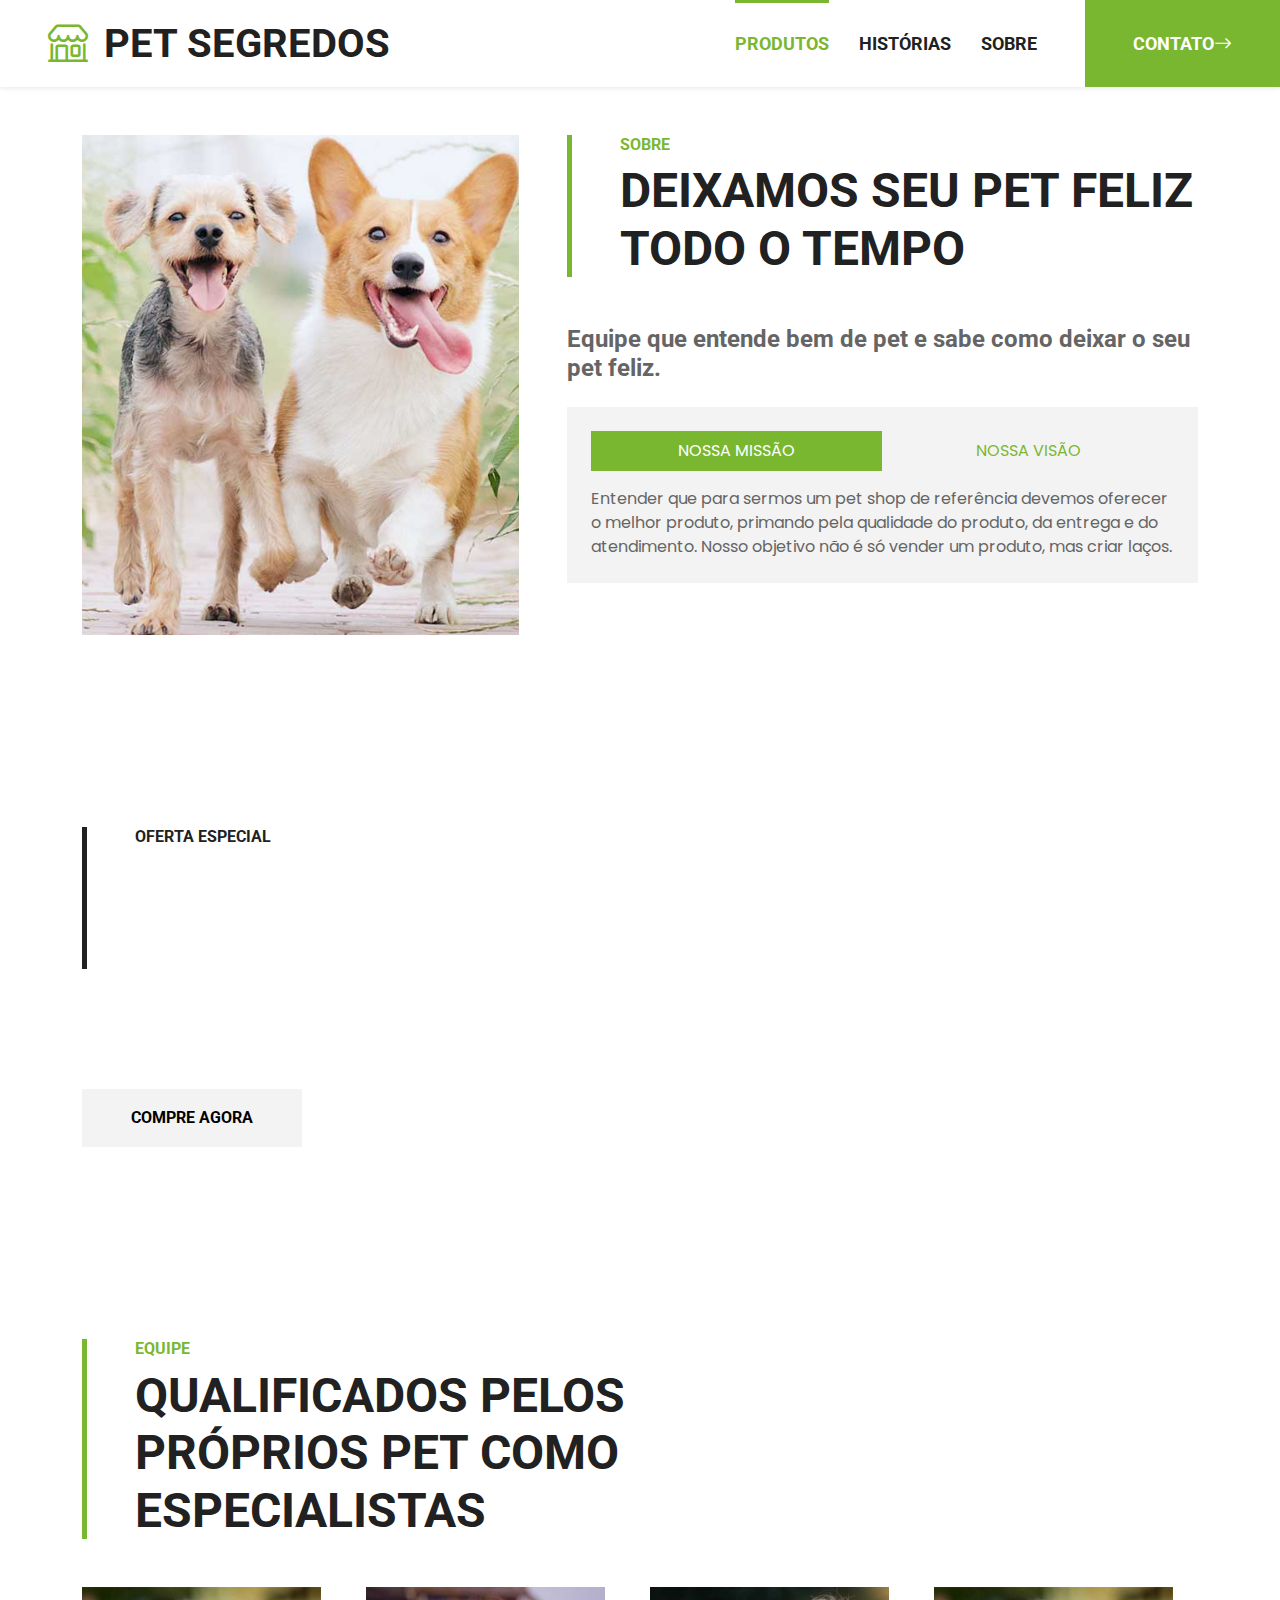
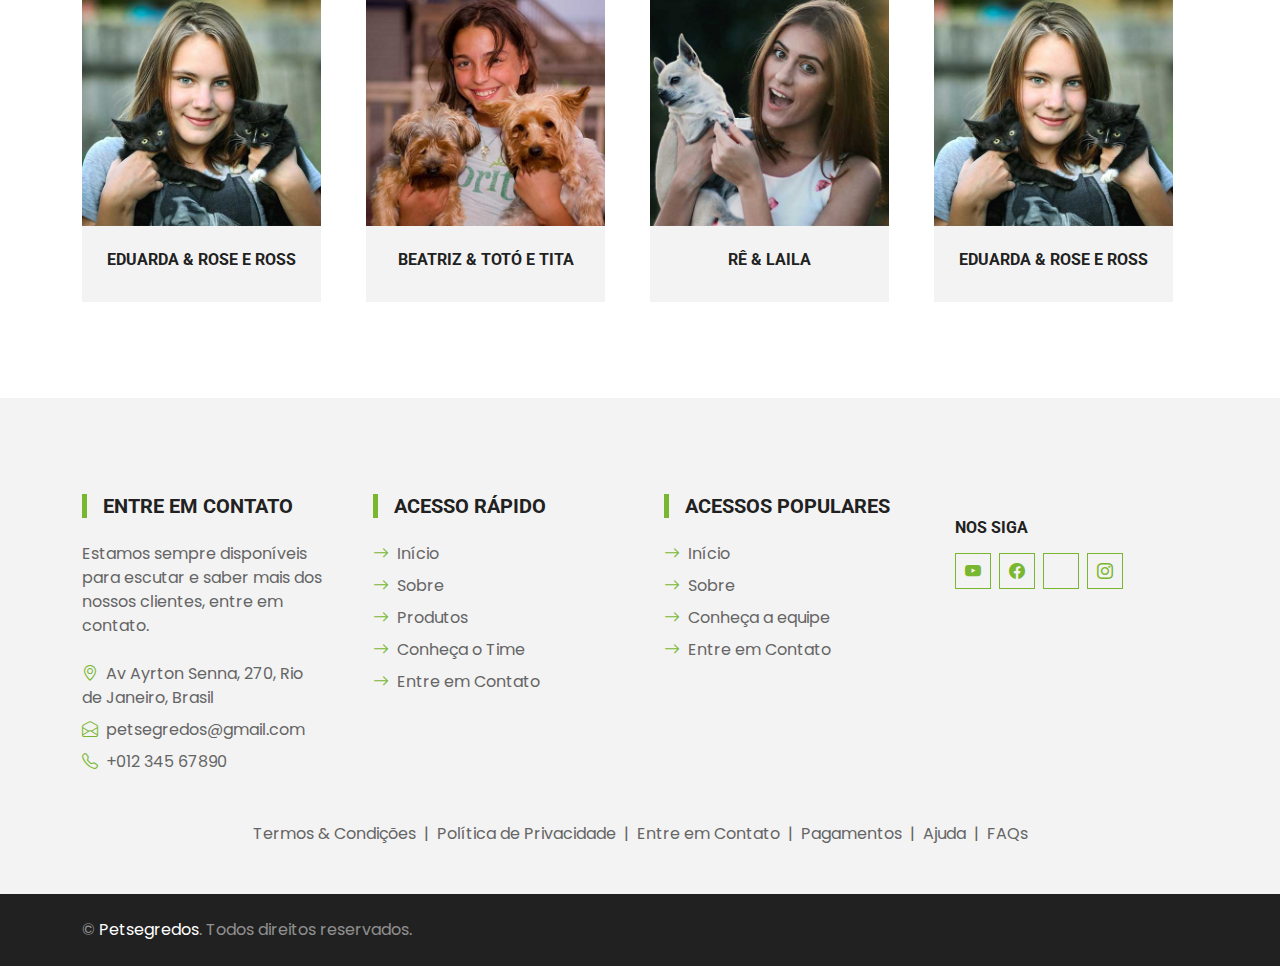
==== commit 43f3da74: ":apple: still translating" ====
--- a/about.html
+++ b/about.html
@@ -94,6 +94,7 @@
     <!-- About End -->
 
 
+    
     <!-- Offer Start -->
     <div class="container-fluid bg-offer my-5 py-5">
         <div class="container py-5">
@@ -101,17 +102,15 @@
                 <div class="col-lg-7">
                     <div class="border-start border-5 border-dark ps-5 mb-5">
                         <h6 class="text-dark text-uppercase">Oferta Especial</h6>
-                        <h1 class="display-5 text-uppercase text-white mb-0">Frete grátis na primeira compra</h1>
-                    </div>
-                    <p class="text-white mb-4">Os produtos da Ruffwear tem como objetivo deixar o seu pet feliz e com material selecionado e produtos feitos a mão, garantimos a qualidade e a felicidade do seu cachorro.</p>
+                        <h1 class="display-5 text-uppercase text-white mb-0">Frete Grátis na primeira compra</h1>
+                    </div>
+                    <p class="text-white mb-4">Escolha o produto Ruffwear que vai deixar o seu pet feliz, que a primeira entrega é por nossa conta.</p>
                     <a href="" class="btn btn-light py-md-3 px-md-5 me-3">Compre Agora</a>
-                    <a href="" class="btn btn-outline-light py-md-3 px-md-5">Leia Mais</a>
                 </div>
             </div>
         </div>
     </div>
     <!-- Offer End -->
-
     <!-- Team Start -->
     <div class="container-fluid py-5">
         <div class="container">
@@ -132,8 +131,7 @@
                         </div>
                     </div>
                     <div class="bg-light text-center p-4">
-                        <h5 class="text-uppercase">Nome Completo</h5>
-                        <p class="m-0">Sr/Sra</p>
+                        <h6 class="text-uppercase">Eduarda & Rose e Ross</h6>
                     </div>
                 </div>
                 <div class="team-item">
@@ -148,8 +146,7 @@
                         </div>
                     </div>
                     <div class="bg-light text-center p-4">
-                        <h5 class="text-uppercase">Full Name</h5>
-                        <p class="m-0">Designation</p>
+                        <h6 class="text-uppercase">Beatriz & Totó e Tita</h5>
                     </div>
                 </div>
                 <div class="team-item">
@@ -164,47 +161,13 @@
                         </div>
                     </div>
                     <div class="bg-light text-center p-4">
-                        <h5 class="text-uppercase">Full Name</h5>
-                        <p class="m-0">Designation</p>
-                    </div>
-                </div>
-                <div class="team-item">
-                    <div class="position-relative overflow-hidden">
-                        <img class="img-fluid w-100" src="img/team-4.jpg" alt="">
-                        <div class="team-overlay">
-                            <div class="d-flex align-items-center justify-content-start">
-                                <a class="btn btn-light btn-square mx-1" href="#"><i class="bi bi-twitter"></i></a>
-                                <a class="btn btn-light btn-square mx-1" href="#"><i class="bi bi-facebook"></i></a>
-                                <a class="btn btn-light btn-square mx-1" href="#"><i class="bi bi-linkedin"></i></a>
-                            </div>
-                        </div>
-                    </div>
-                    <div class="bg-light text-center p-4">
-                        <h5 class="text-uppercase">Full Name</h5>
-                        <p class="m-0">Designation</p>
-                    </div>
-                </div>
-                <div class="team-item">
-                    <div class="position-relative overflow-hidden">
-                        <img class="img-fluid w-100" src="img/team-5.jpg" alt="">
-                        <div class="team-overlay">
-                            <div class="d-flex align-items-center justify-content-start">
-                                <a class="btn btn-light btn-square mx-1" href="#"><i class="bi bi-twitter"></i></a>
-                                <a class="btn btn-light btn-square mx-1" href="#"><i class="bi bi-facebook"></i></a>
-                                <a class="btn btn-light btn-square mx-1" href="#"><i class="bi bi-linkedin"></i></a>
-                            </div>
-                        </div>
-                    </div>
-                    <div class="bg-light text-center p-4">
-                        <h5 class="text-uppercase">Full Name</h5>
-                        <p class="m-0">Designation</p>
+                        <h6 class="text-uppercase">Rê & Laila</h5>
                     </div>
                 </div>
             </div>
         </div>
     </div>
     <!-- Team End -->
-
     
     <!-- Footer Start -->
     <div class="container-fluid bg-light mt-5 py-5">
--- a/css/style.css
+++ b/css/style.css
@@ -281,7 +281,7 @@
 }
 
 .bg-offer {
-    background: url(../img/offer.jpg) top right no-repeat;
+    background: url(https://d3k2f0s3vqqs9o.cloudfront.net/media/49948037-4CC9-4C0A-9E6818A745C5CCC9/BD212784-4412-45A8-8E408B709A5C4602/webimage-1EC0A5E7-747F-4E07-9D5ADC5C7E698E5C.jpg) top right no-repeat;
     background-size: cover;
 }
 
@@ -386,7 +386,7 @@
 }
 
 .bg-testimonial {
-    background: url(../img/testimonial.jpg) top left no-repeat;
+    background: url(https://d3k2f0s3vqqs9o.cloudfront.net/media/49948037-4CC9-4C0A-9E6818A745C5CCC9/9F210CDB-B38D-4D16-8D4E0C39F99923A8/webimage-6BD9AA6B-68DF-4901-83DA2AB43BA738FD.jpg) top left no-repeat;
     background-size: cover;
 }
 
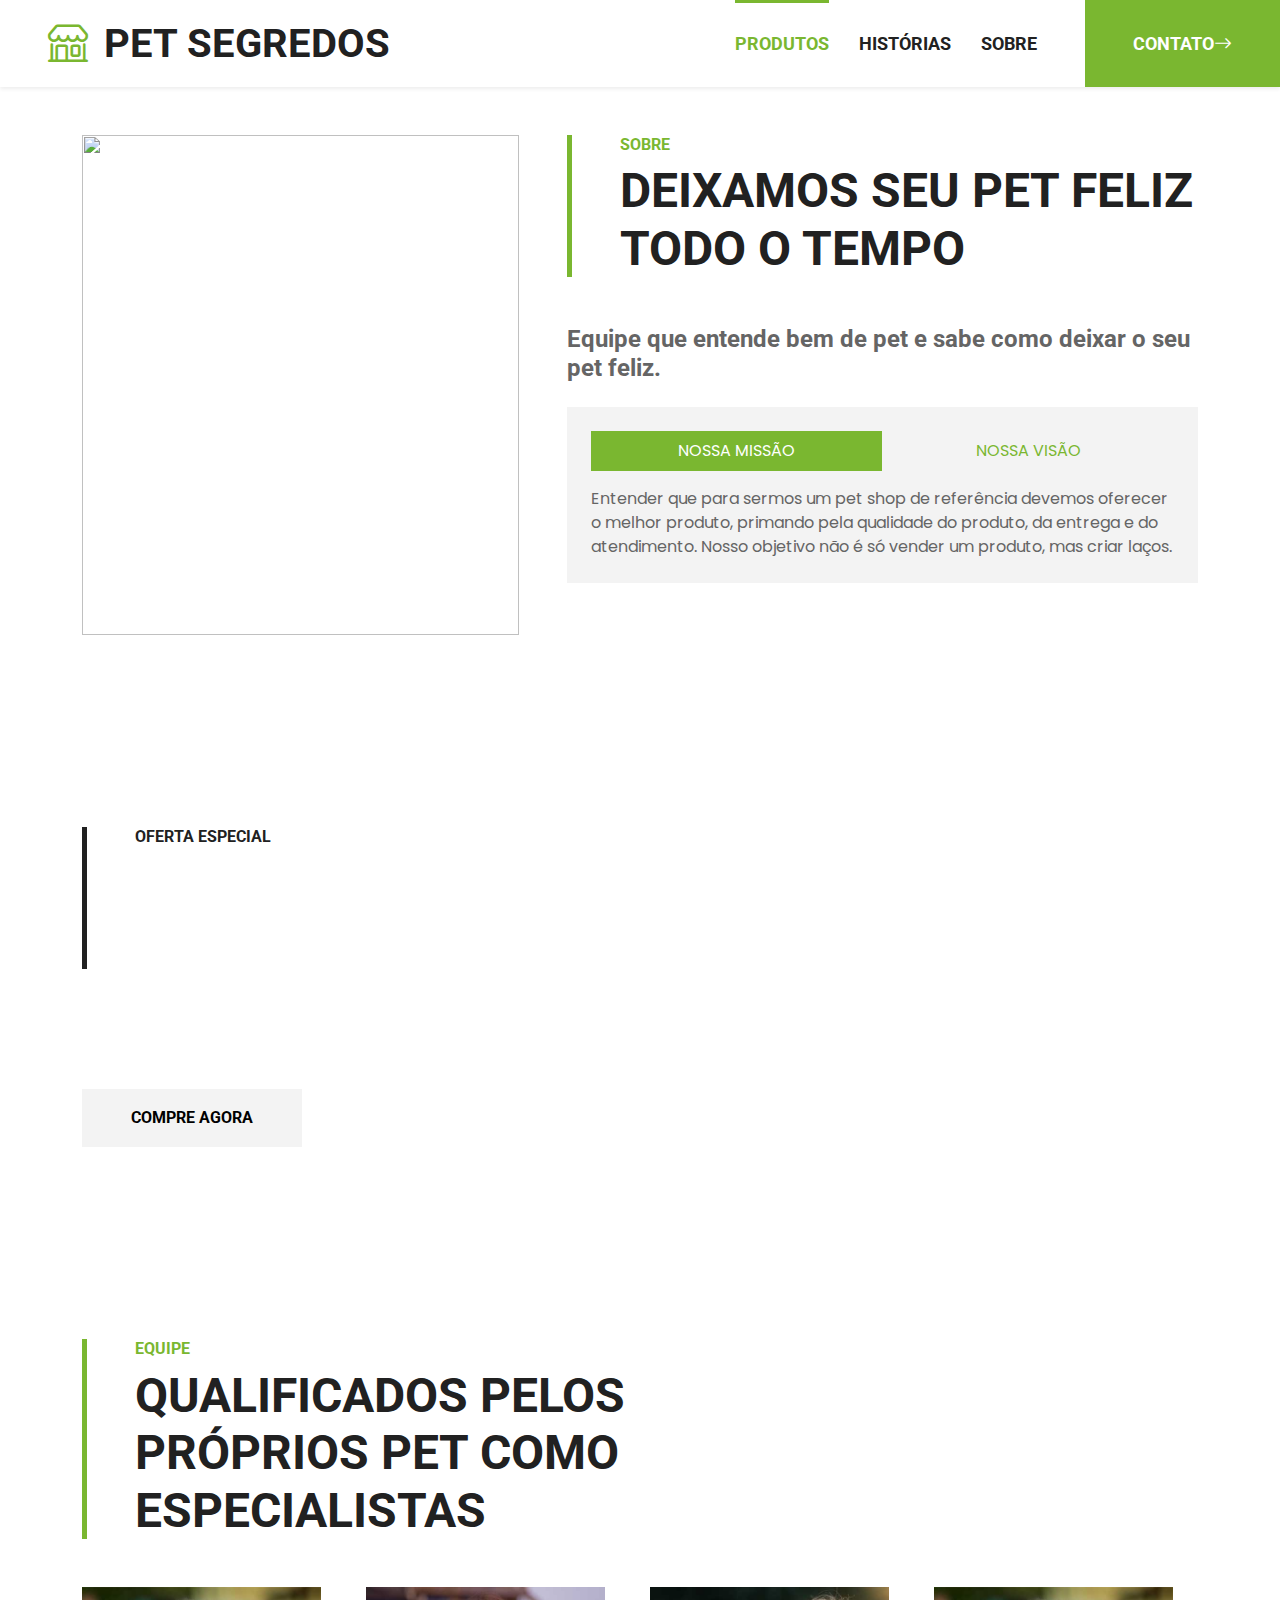
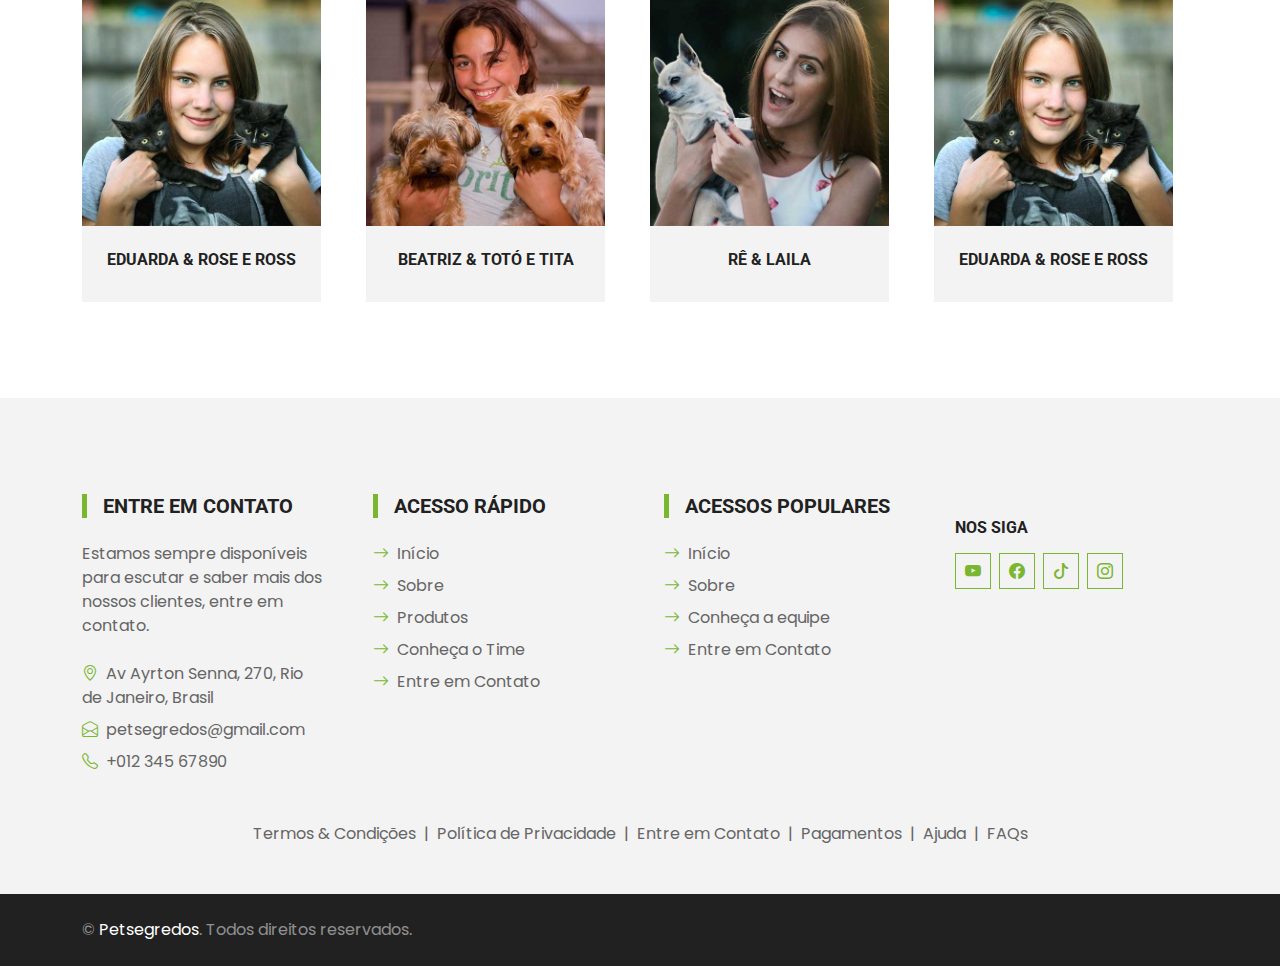
==== commit abcf4a2a: ":apple: still translating" ====
--- a/about.html
+++ b/about.html
@@ -30,6 +30,7 @@
 </head>
 
 <body>
+    
     <!-- Navbar Start -->
     <nav class="navbar navbar-expand-lg bg-white navbar-light shadow-sm py-3 py-lg-0 px-3 px-lg-0">
         <a href="index.html" class="navbar-brand ms-lg-5">
@@ -41,22 +42,20 @@
         <div class="collapse navbar-collapse" id="navbarCollapse">
             <div class="navbar-nav ms-auto py-0">
                 <a href="index.html" class="nav-item nav-link active">Produtos</a>
-                <a href="history.html" class="nav-item nav-link">Histórias</a>
+                <a href="testimonial.html" class="nav-item nav-link">Histórias</a>
                 <a href="about.html" class="nav-item nav-link">Sobre</a>
                 <a href="contact.html" class="nav-item nav-link nav-contact bg-primary text-white px-5 ms-lg-5">Contato<i class="bi bi-arrow-right"></i></a>
             </div>
         </div>
     </nav>
     <!-- Navbar End -->
-
-
     <!-- About Start -->
     <div class="container-fluid py-5">
         <div class="container">
             <div class="row gx-5">
                 <div class="col-lg-5 mb-5 mb-lg-0" style="min-height: 500px;">
                     <div class="position-relative h-100">
-                        <img class="position-absolute w-100 h-100 rounded" src="img/about.jpg" style="object-fit: cover;">
+                        <img class="position-absolute w-100 h-100 rounded" src="https://d3k2f0s3vqqs9o.cloudfront.net/media/49948037-4CC9-4C0A-9E6818A745C5CCC9/5E648FE2-C10B-47A4-A6B9625F3AC3746A/webimage-3a13f25e-d413-40c3-90a1-16fac2baef50.jpg" style="object-fit: cover;">
                     </div>
                 </div>
                 <div class="col-lg-7">
@@ -204,7 +203,7 @@
                     <div class="d-flex">
                         <a class="btn btn-outline-primary btn-square me-2" href="#"><i class="bi bi-youtube"></i></a>
                         <a class="btn btn-outline-primary btn-square me-2" href="#"><i class="bi bi-facebook"></i></a>
-                        <a class="btn btn-outline-primary btn-square me-2" href="#"><i class="fa-brands fa-tiktok"></i></a>
+                        <a class="btn btn-outline-primary btn-square me-2" href="#"><i class="bi bi-tiktok"></i></a>
                         <a class="btn btn-outline-primary btn-square" href="#"><i class="bi bi-instagram"></i></a>
                     </div>
                 </div>
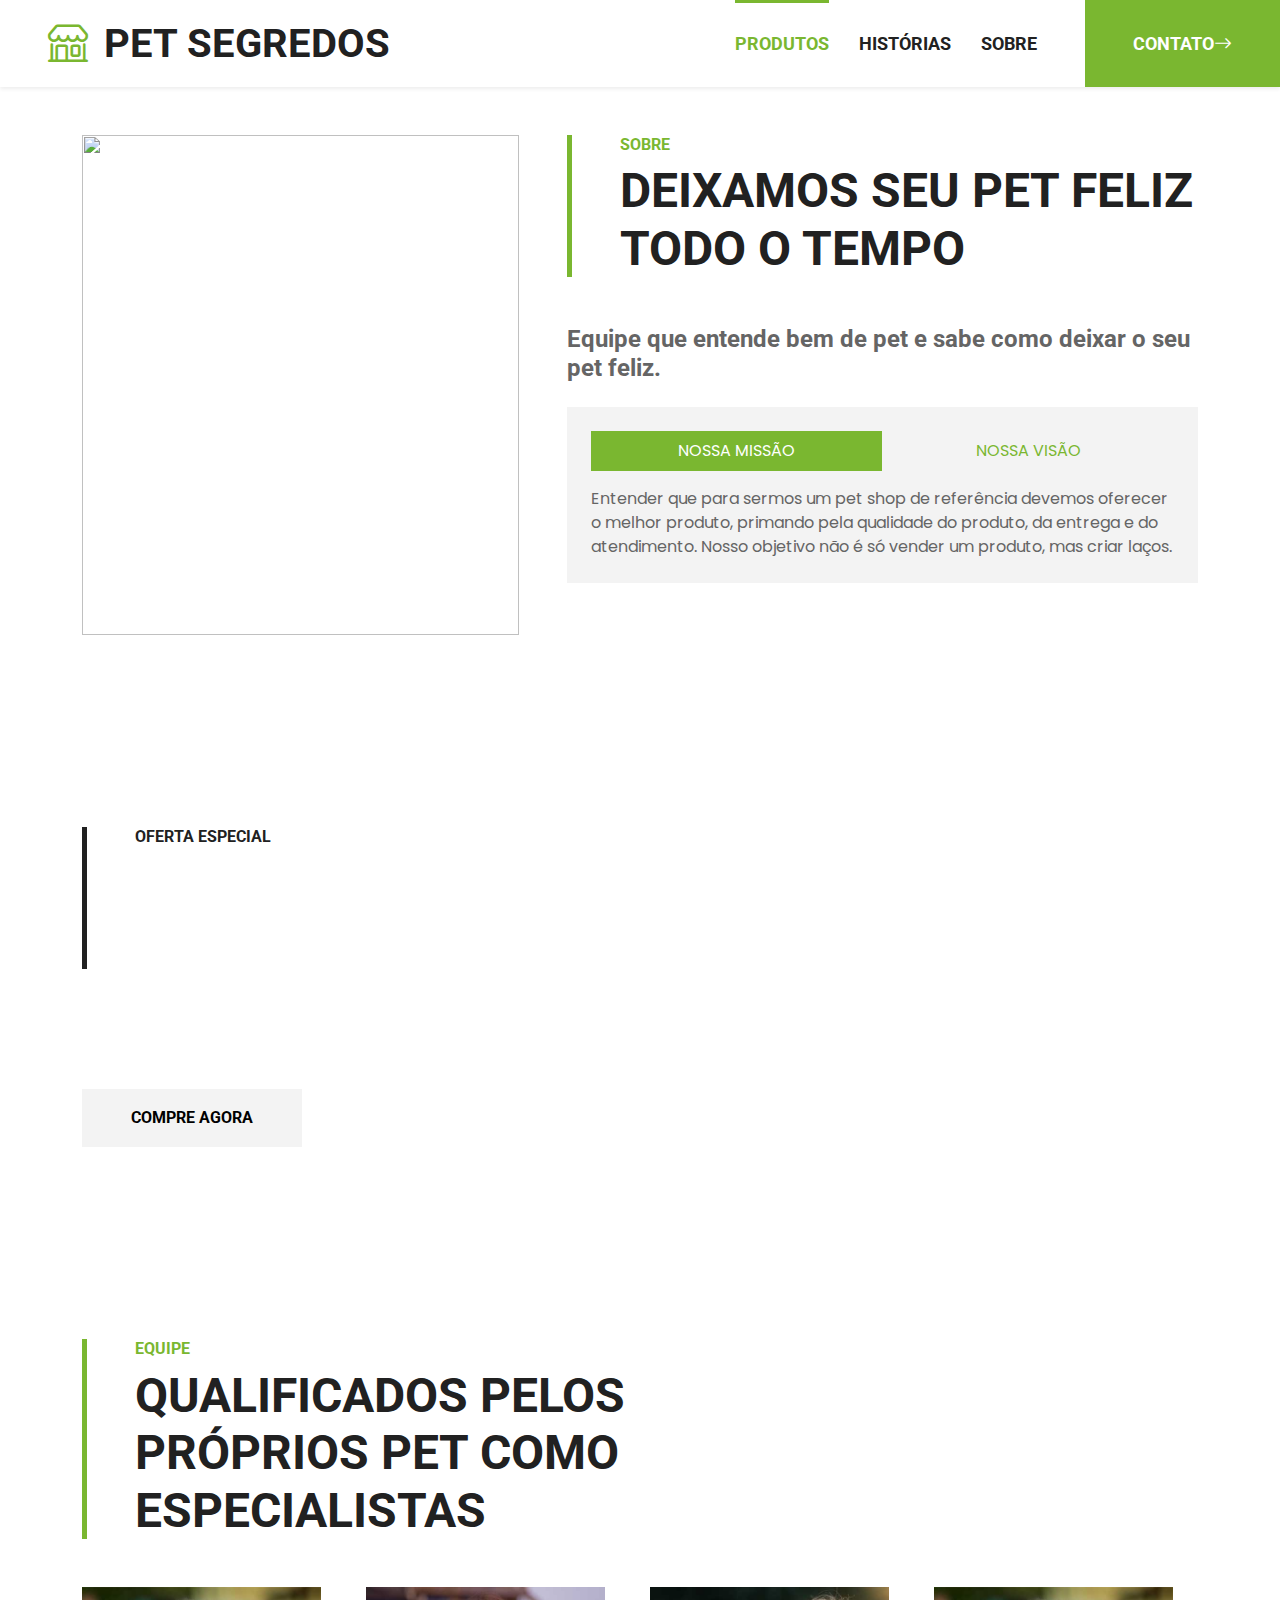
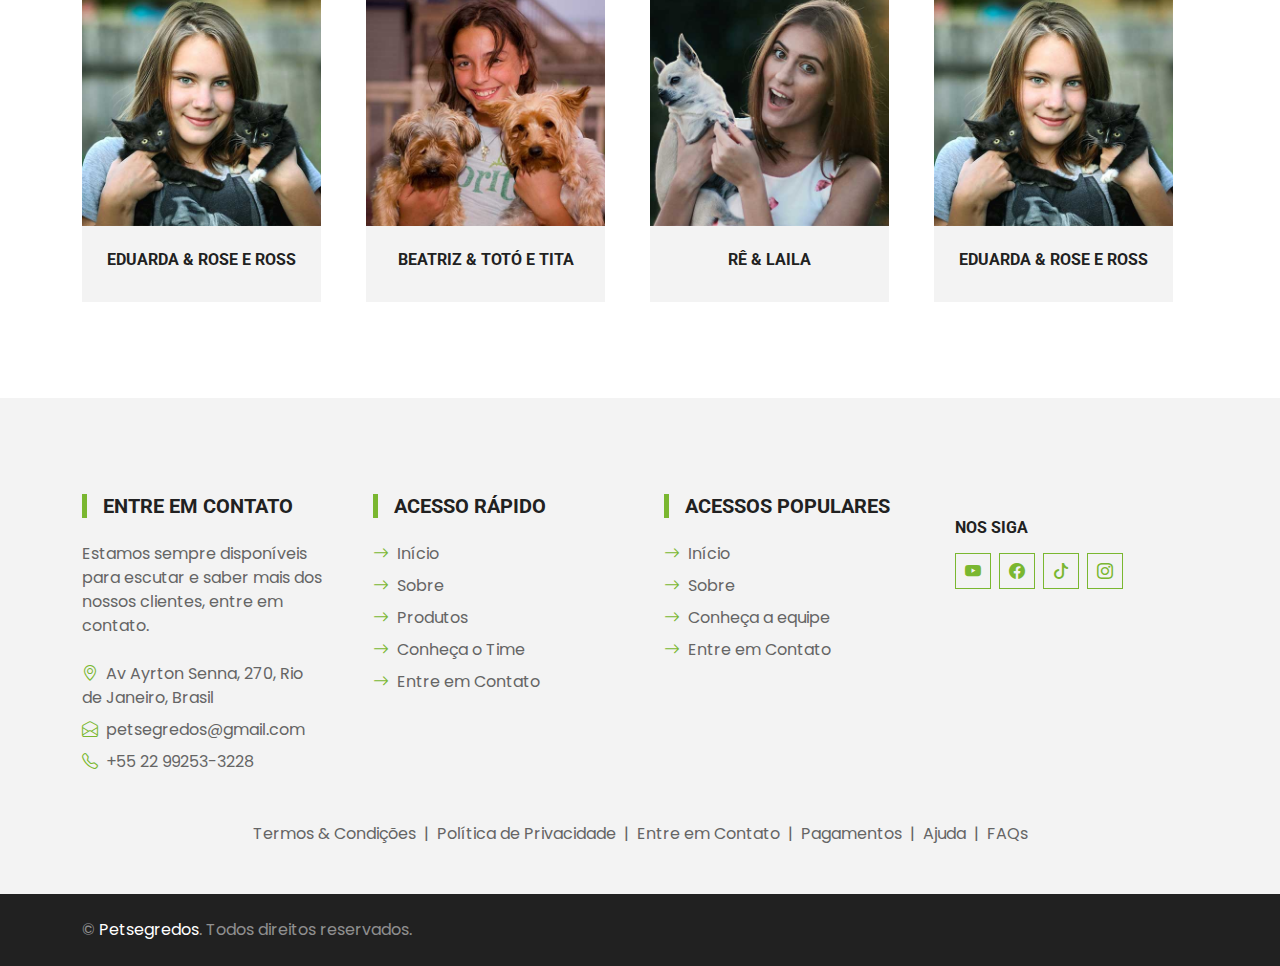
==== commit 531d291e: ":apple: still translating" ====
--- a/about.html
+++ b/about.html
@@ -177,7 +177,7 @@
                     <p class="mb-4">Estamos sempre disponíveis para escutar e saber mais dos nossos clientes, entre em contato.</p>
                     <p class="mb-2"><i class="bi bi-geo-alt text-primary me-2"></i>Av Ayrton Senna, 270, Rio de Janeiro, Brasil</p>
                     <p class="mb-2"><i class="bi bi-envelope-open text-primary me-2"></i>petsegredos@gmail.com</p>
-                    <p class="mb-0"><i class="bi bi-telephone text-primary me-2"></i>+012 345 67890</p>
+                    <p class="mb-0"><i class="bi bi-telephone text-primary me-2"></i>+55 22 99253-3228</p>
                 </div>
                 <div class="col-lg-3 col-md-6">
                     <h5 class="text-uppercase border-start border-5 border-primary ps-3 mb-4">Acesso rápido</h5>
